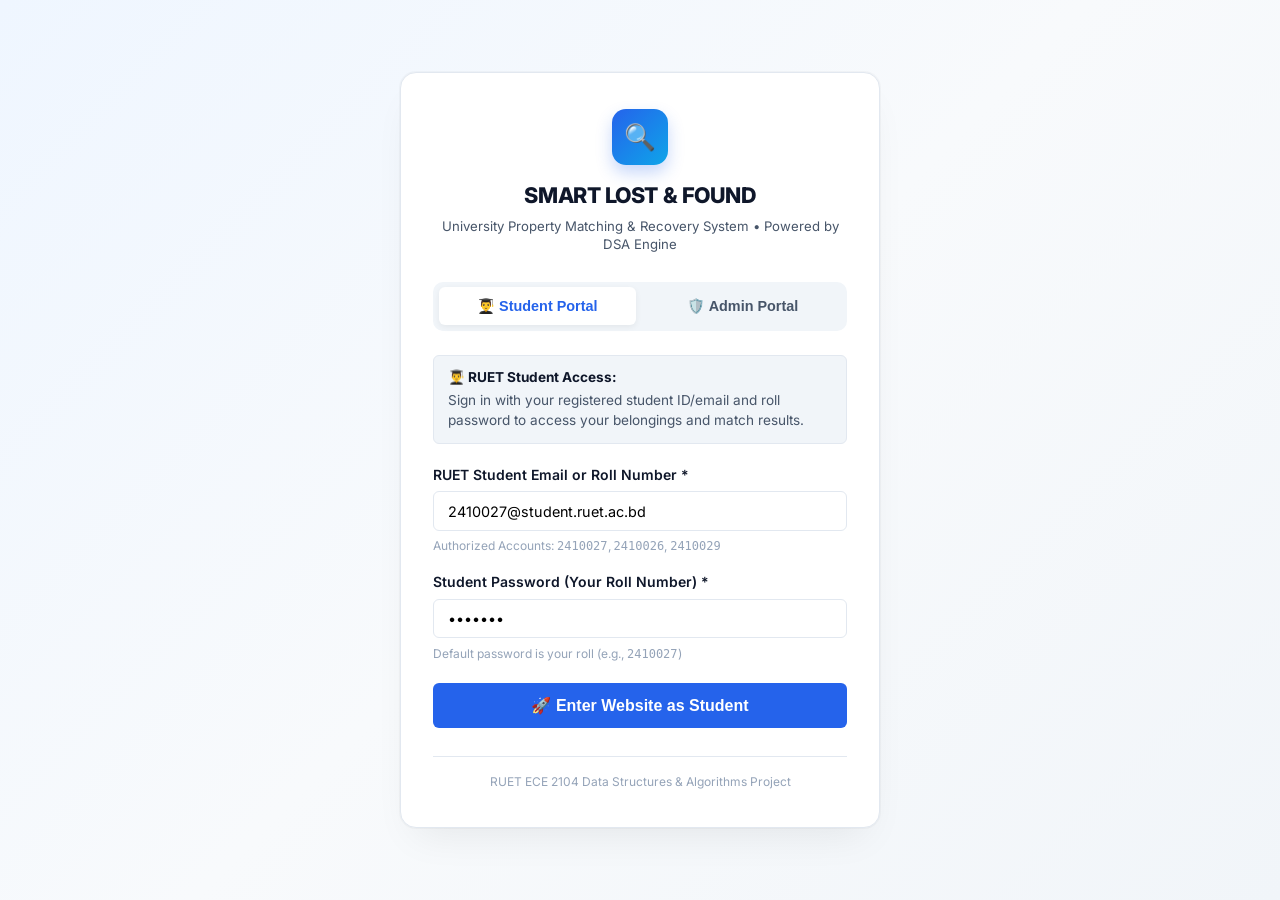
==== index.html @ 109370c0 "Add Admin Settings Control Center, RUET student authentication (2410027, 2410026, 2410029), and audi" ====
<!DOCTYPE html>
<html lang="en">

<head>
  <meta charset="UTF-8">
  <meta name="viewport" content="width=device-width, initial-scale=1.0">
  <title>Smart Lost & Found | Find It. Match It. Return It.</title>
  <link rel="stylesheet" href="css/style.css">
  <link rel="preconnect" href="https://fonts.googleapis.com">
  <link rel="preconnect" href="https://fonts.gstatic.com" crossorigin>
  <link
    href="https://fonts.googleapis.com/css2?family=Inter:wght@400;500;600;700;800&family=JetBrains+Mono:wght@400;600&display=swap"
    rel="stylesheet">
</head>

<body>

  <!-- ===================================================================
       STARTING GATEWAY LOGIN PAGE (Mandatory Entry Before Website)
       =================================================================== -->
  <div id="starting-login-screen" class="starting-login-wrapper" style="display:flex;">
    <div class="starting-login-card">
      <div class="starting-brand-header">
        <div class="starting-brand-icon">🔍</div>
        <h1 class="starting-brand-title">SMART LOST &amp; FOUND</h1>
        <p class="starting-brand-subtitle">University Property Matching &amp; Recovery System &bull; Powered by DSA Engine</p>
      </div>

      <!-- Portal Selector Tabs -->
      <div class="starting-tabs">
        <button type="button" class="starting-tab-btn active" id="start-tab-student" onclick="switchStartTab('STUDENT')">
          👨‍🎓 Student Portal
        </button>
        <button type="button" class="starting-tab-btn" id="start-tab-admin" onclick="switchStartTab('ADMIN')">
          🛡️ Admin Portal
        </button>
      </div>

      <!-- Student Portal Form -->
      <form id="start-student-form" onsubmit="handleStartStudentLogin(event)">
        <div class="start-form-desc">
          <strong>👨‍🎓 RUET Student Access:</strong> Sign in with your registered student ID/email and roll password to access your belongings and match results.
        </div>
        <div class="form-group" style="margin-bottom:1rem;">
          <label class="form-label">RUET Student Email or Roll Number *</label>
          <input type="text" class="form-input" id="start-student-email" required placeholder="e.g., 2410027@student.ruet.ac.bd" value="2410027@student.ruet.ac.bd">
          <span class="form-help">Authorized Accounts: <code>2410027</code>, <code>2410026</code>, <code>2410029</code></span>
        </div>
        <div class="form-group" style="margin-bottom:1.25rem;">
          <label class="form-label">Student Password (Your Roll Number) *</label>
          <input type="password" class="form-input" id="start-student-pass" required placeholder="Enter roll as password" value="2410027">
          <span class="form-help">Default password is your roll (e.g., <code>2410027</code>)</span>
        </div>
        <button type="submit" class="btn btn-primary" style="width:100%; padding:0.75rem; font-size:1rem; font-weight:700;">
          🚀 Enter Website as Student
        </button>
      </form>

      <!-- Admin Portal Form -->
      <form id="start-admin-form" style="display:none;" onsubmit="handleStartAdminLogin(event)">
        <div class="start-form-desc">
          <strong>🛡️ Administrator Access:</strong> Lost &amp; Found department staff portal for campus-wide items management and worldwide live deployment.
        </div>
        <div class="form-group" style="margin-bottom:1rem;">
          <label class="form-label">Admin Username</label>
          <input type="text" class="form-input" id="start-admin-user" required placeholder="admin" value="admin">
        </div>
        <div class="form-group" style="margin-bottom:1.25rem;">
          <label class="form-label">Admin Password</label>
          <input type="password" class="form-input" id="start-admin-pass" required placeholder="••••••••" value="admin123">
          <span class="form-help">Default demo credentials: <code>admin</code> / <code>admin123</code></span>
        </div>
        <button type="submit" class="btn btn-primary" style="width:100%; padding:0.75rem; font-size:1rem; font-weight:700; background: linear-gradient(135deg, #2563eb, #7c3aed); border:none;">
          🔐 Enter Website as Administrator
        </button>
      </form>

      <div class="start-card-footer">
        <span>RUET ECE 2104 Data Structures &amp; Algorithms Project</span>
      </div>
    </div>
  </div>

  <!-- Top Navigation Bar -->
  <header class="navbar" id="app-header" style="display:none;">
    <div class="nav-container">
      <a href="#dashboard" class="brand-logo" onclick="switchView('dashboard')">
        <div class="brand-icon">🔍</div>
        <div>
          <div class="brand-title">SMART LOST &amp; FOUND</div>
          <div class="brand-motto">Find It. Match It. Return It. &bull; University DSA Engine</div>
        </div>
      </a>

      <!-- Primary Navigation Links -->
      <nav>
        <ul class="nav-links">
          <li><button class="nav-btn active" id="nav-dashboard" onclick="switchView('dashboard')">📊 My Belongings</button></li>
          <li><button class="nav-btn" id="nav-report-lost" onclick="switchView('report-lost')">🔴 Report Lost</button></li>
          <li><button class="nav-btn" id="nav-report-found" onclick="switchView('report-found')">🟢 Report Found</button></li>
          <li><button class="nav-btn" id="nav-matches" onclick="switchView('matches')">🎯 Match Results</button></li>
          <!-- Admin-Only Navigation (Dynamically shown when admin logs in) -->
          <li id="nav-item-browse" style="display:none;"><button class="nav-btn" id="nav-browse"
              onclick="switchView('browse')">🔍 Browse All Items</button></li>
          <li id="nav-item-settings" style="display:none;"><button class="nav-btn" id="nav-settings"
              onclick="switchView('settings')">⚙️ Settings</button></li>
          <li id="nav-item-sync" style="display:none;"><button class="btn btn-primary btn-sm" id="btn-sync-worldwide"
              onclick="triggerWorldwideSync()" title="Commit changes &amp; deploy to GitHub worldwide"
              style="background: linear-gradient(135deg, #2563eb, #7c3aed); border: none; font-weight: 600; display: inline-flex; align-items: center; gap: 0.35rem; padding: 0.45rem 0.85rem; border-radius: var(--radius-sm, 6px); color: white; cursor: pointer; box-shadow: 0 2px 6px rgba(37,99,235,0.25);">
              <span>🚀 Update Worldwide</span></button></li>
        </ul>
      </nav>

      <!-- User Role Status & Switcher -->
      <div class="user-auth-box">
        <div class="user-badge student-active" id="current-user-badge">
          <span class="user-role-dot"></span>
          <span id="current-user-label">👨‍🎓 <strong>Student:</strong> ali.raza@uni.edu</span>
        </div>
        <button class="btn btn-outline btn-sm" id="auth-action-btn" onclick="handleSignOut()">🚪 Sign Out</button>
      </div>
    </div>
  </header>

  <!-- Main Content Container -->
  <main class="main-wrapper" id="app-main" style="display:none;">

    <!-- ===================================================================
         VIEW 1: DASHBOARD (HOME)
         =================================================================== -->
    <section id="view-dashboard" class="view-section active">

      <!-- Student Privacy Alert Banner (Visible only in student mode) -->
      <div class="privacy-banner" id="student-privacy-banner">
        <span class="privacy-icon">🔒</span>
        <div>
          <strong>Student Privacy Active:</strong> You are currently viewing items reported by your student account
          (<span id="banner-student-email" style="text-decoration:underline; font-weight:700;">ali.raza@uni.edu</span>).
          To protect privacy, general campus-wide browsing is restricted to authorized Lost &amp; Found staff.
        </div>
      </div>

      <!-- Quick Action Cards (Very easy to understand) -->
      <div class="quick-actions-row">
        <div class="action-card card-lost" onclick="switchView('report-lost')">
          <div class="action-icon">🔴</div>
          <div class="action-info">
            <h3 class="action-title">I Lost an Item</h3>
            <p class="action-desc">Submit details of what you misplaced so our algorithm can match it when found.</p>
          </div>
          <button class="btn btn-danger btn-sm">Report Lost Item &rarr;</button>
        </div>

        <div class="action-card card-found" onclick="switchView('report-found')">
          <div class="action-icon">🟢</div>
          <div class="action-info">
            <h3 class="action-title">I Found an Item</h3>
            <p class="action-desc">Help return a belonging to a fellow student by submitting what you found.</p>
          </div>
          <button class="btn btn-success btn-sm">Report Found Item &rarr;</button>
        </div>

        <div class="action-card card-match" onclick="switchView('matches')">
          <div class="action-icon">🎯</div>
          <div class="action-info">
            <h3 class="action-title">Check My Matches</h3>
            <p class="action-desc">Run the 100-point matching engine to see if anyone found your items.</p>
          </div>
          <button class="btn btn-primary btn-sm">View Matches &rarr;</button>
        </div>
      </div>

      <!-- Summary Stat Cards -->
      <div class="stats-grid">
        <div class="stat-card">
          <div class="stat-icon rose">📦</div>
          <div>
            <div class="stat-value" id="dash-total-lost">0</div>
            <div class="stat-label" id="label-stat-lost">My Lost Reports</div>
          </div>
        </div>
        <div class="stat-card">
          <div class="stat-icon green">✅</div>
          <div>
            <div class="stat-value" id="dash-total-found">0</div>
            <div class="stat-label" id="label-stat-found">My Found Reports</div>
          </div>
        </div>
        <div class="stat-card">
          <div class="stat-icon blue">🎉</div>
          <div>
            <div class="stat-value" id="dash-total-recovered">0</div>
            <div class="stat-label" id="label-stat-recovered">Reunited / Recovered</div>
          </div>
        </div>
        <div class="stat-card">
          <div class="stat-icon amber">⚡</div>
          <div>
            <div class="stat-value" id="dash-recovery-rate">0%</div>
            <div class="stat-label">Recovery Rate</div>
          </div>
        </div>
      </div>

      <!-- User's Items List Header -->
      <div class="section-header">
        <div>
          <h2 class="section-title" id="dashboard-items-heading">📋 My Reported Belongings</h2>
          <p class="section-subtitle" id="dashboard-items-subheading">Items you have reported to the university lost
            &amp; found system.</p>
        </div>
      </div>

      <!-- Items Grid -->
      <div class="items-grid" id="dashboard-recent-grid">
        <!-- Rendered dynamically by JavaScript -->
      </div>
    </section>

    <!-- ===================================================================
         VIEW 2: SEARCH & BROWSE (ADMIN ONLY)
         =================================================================== -->
    <section id="view-browse" class="view-section">
      <div class="section-header">
        <div>
          <h2 class="section-title">🔍 Campus Catalog Browser (Admin View)</h2>
          <p class="section-subtitle">Full visibility over all reported campus items. Sorted using manual Merge Sort.
          </p>
        </div>
      </div>

      <!-- Filter Controls Bar -->
      <div class="filter-bar">
        <div class="filter-row">
          <div class="search-input-box">
            <span class="search-icon">🔍</span>
            <input type="text" id="search-input" placeholder="Search by title, brand, color, location, or keyword..."
              oninput="handleSearchChange()">
          </div>
          <select class="select-control" id="filter-type" onchange="handleFilterChange()">
            <option value="ALL">All Types (Lost &amp; Found)</option>
            <option value="LOST">Lost Items Only</option>
            <option value="FOUND">Found Items Only</option>
          </select>
          <select class="select-control" id="filter-category" onchange="handleFilterChange()">
            <option value="ALL">All Categories</option>
            <option value="Electronics">Electronics</option>
            <option value="Documents & Cards">Documents &amp; Cards</option>
            <option value="Keys & Wallets">Keys &amp; Wallets</option>
            <option value="Bags & Backpacks">Bags &amp; Backpacks</option>
            <option value="Books & Stationery">Books &amp; Stationery</option>
          </select>
          <select class="select-control" id="filter-status" onchange="handleFilterChange()">
            <option value="ALL">All Statuses</option>
            <option value="ACTIVE">Active (Matching)</option>
            <option value="RECOVERED">Recovered (Archived)</option>
          </select>
          <select class="select-control" id="filter-sort" onchange="handleFilterChange()">
            <option value="DATE_NEWEST">Sort: Newest First (Merge Sort)</option>
            <option value="DATE_OLDEST">Sort: Oldest First (Merge Sort)</option>
            <option value="NAME_AZ">Sort: Name A-Z (Merge Sort)</option>
            <option value="NAME_ZA">Sort: Name Z-A (Merge Sort)</option>
          </select>
          <button class="btn btn-outline" onclick="resetFilters()">Reset Filters</button>
        </div>
      </div>

      <!-- Item Grid -->
      <div class="items-grid" id="browse-items-grid">
        <!-- Rendered via JS -->
      </div>
    </section>

    <!-- ===================================================================
         VIEW 3: REPORT LOST ITEM
         =================================================================== -->
    <section id="view-report-lost" class="view-section">
      <div class="form-card">
        <div class="form-header">
          <div class="form-header-badge badge-lost">🔴 STEP 1 OF RECOVERY</div>
          <h2 class="section-title">Report a Lost Item</h2>
          <p class="section-subtitle">Fill in the details below. Our C++ matching algorithm will compare it against all
            found items.</p>
        </div>

        <form id="form-lost" onsubmit="submitReport(event, 'LOST')">
          <div class="form-grid">
            <div class="form-group full-width">
              <label class="form-label">What is the item? *</label>
              <input type="text" class="form-input" id="lost-name" required
                placeholder="e.g., Casio FX-991ES Scientific Calculator, Black Dell Backpack">
              <span class="form-help">Enter brand and model if you know it for better matching accuracy.</span>
            </div>

            <div class="form-group">
              <label class="form-label">Category *</label>
              <select class="form-select" id="lost-category" required>
                <option value="">-- Choose Category --</option>
                <option value="Electronics">Electronics (Phones, Laptops, Calculators, USB)</option>
                <option value="Documents & Cards">Documents &amp; Cards (Student ID, Licenses)</option>
                <option value="Keys & Wallets">Keys &amp; Wallets</option>
                <option value="Bags & Backpacks">Bags &amp; Backpacks</option>
                <option value="Books & Stationery">Books &amp; Stationery</option>
                <option value="Other">Other</option>
              </select>
            </div>

            <div class="form-group">
              <label class="form-label">Primary Color *</label>
              <input type="text" class="form-input" id="lost-color" required placeholder="e.g., Black, Blue, Silver">
            </div>

            <div class="form-group">
              <label class="form-label">Brand / Manufacturer (Optional)</label>
              <input type="text" class="form-input" id="lost-brand" placeholder="e.g., Casio, Apple, Dell, Samsonite">
            </div>

            <div class="form-group">
              <label class="form-label">Campus Location Where Lost *</label>
              <select class="form-select" id="lost-location" required>
                <option value="">-- Select Location --</option>
                <option value="Main Library">Main Library</option>
                <option value="Cafeteria & Food Court">Cafeteria &amp; Food Court</option>
                <option value="Computer Science Labs">Computer Science Labs</option>
                <option value="Student Center">Student Center</option>
                <option value="Engineering Block A">Engineering Block A</option>
                <option value="Sports Complex / Gym">Sports Complex / Gym</option>
                <option value="Central Auditorium">Central Auditorium</option>
                <option value="Main Parking Area">Main Parking Area</option>
              </select>
            </div>

            <div class="form-group">
              <label class="form-label">Date Lost *</label>
              <input type="date" class="form-input" id="lost-date" required>
            </div>

            <div class="form-group">
              <label class="form-label">Your Contact (Email or Phone) *</label>
              <input type="text" class="form-input" id="lost-contact" required placeholder="e.g., ali.raza@uni.edu">
              <span class="form-help">Finder will use this to contact you when matched.</span>
            </div>

            <div class="form-group full-width">
              <label class="form-label">Keywords / Tags (Optional)</label>
              <input type="text" class="form-input" id="lost-keywords"
                placeholder="e.g., calculator casio fx991es scientific black math">
              <span class="form-help">Keywords boost the StringMatcher algorithm score (+10 pts).</span>
            </div>

            <div class="form-group full-width">
              <label class="form-label">Description / Identifying Marks</label>
              <textarea class="form-textarea" id="lost-description" rows="3"
                placeholder="Mention any scratches, stickers, case details, or unique features that prove it is yours..."></textarea>
            </div>
          </div>

          <button type="submit" class="btn btn-danger btn-large" style="width:100%;">🔴 SUBMIT LOST ITEM REPORT</button>
        </form>
      </div>
    </section>

    <!-- ===================================================================
         VIEW 4: REPORT FOUND ITEM
         =================================================================== -->
    <section id="view-report-found" class="view-section">
      <div class="form-card">
        <div class="form-header">
          <div class="form-header-badge badge-found">🟢 RETURN A BELONGING</div>
          <h2 class="section-title">Report a Found Item</h2>
          <p class="section-subtitle">Did you find an item on campus? Submit it here so the rightful owner can be
            contacted.</p>
        </div>

        <form id="form-found" onsubmit="submitReport(event, 'FOUND')">
          <div class="form-grid">
            <div class="form-group full-width">
              <label class="form-label">What item did you find? *</label>
              <input type="text" class="form-input" id="found-name" required
                placeholder="e.g., Casio Scientific Calculator, Blue Engineering File">
            </div>

            <div class="form-group">
              <label class="form-label">Category *</label>
              <select class="form-select" id="found-category" required>
                <option value="">-- Choose Category --</option>
                <option value="Electronics">Electronics (Phones, Laptops, Calculators, USB)</option>
                <option value="Documents & Cards">Documents &amp; Cards (Student ID, Licenses)</option>
                <option value="Keys & Wallets">Keys &amp; Wallets</option>
                <option value="Bags & Backpacks">Bags &amp; Backpacks</option>
                <option value="Books & Stationery">Books &amp; Stationery</option>
                <option value="Other">Other</option>
              </select>
            </div>

            <div class="form-group">
              <label class="form-label">Color *</label>
              <input type="text" class="form-input" id="found-color" required placeholder="e.g., Black, Blue, Silver">
            </div>

            <div class="form-group">
              <label class="form-label">Brand / Manufacturer (Optional)</label>
              <input type="text" class="form-input" id="found-brand" placeholder="e.g., Casio, Apple, Dell">
            </div>

            <div class="form-group">
              <label class="form-label">Campus Location Where Found *</label>
              <select class="form-select" id="found-location" required>
                <option value="">-- Select Location --</option>
                <option value="Main Library">Main Library</option>
                <option value="Cafeteria & Food Court">Cafeteria &amp; Food Court</option>
                <option value="Computer Science Labs">Computer Science Labs</option>
                <option value="Student Center">Student Center</option>
                <option value="Engineering Block A">Engineering Block A</option>
                <option value="Sports Complex / Gym">Sports Complex / Gym</option>
                <option value="Central Auditorium">Central Auditorium</option>
                <option value="Main Parking Area">Main Parking Area</option>
              </select>
            </div>

            <div class="form-group">
              <label class="form-label">Date Found *</label>
              <input type="date" class="form-input" id="found-date" required>
            </div>

            <div class="form-group">
              <label class="form-label">Your Contact (Finder Email or Phone) *</label>
              <input type="text" class="form-input" id="found-contact" required placeholder="e.g., finder@uni.edu">
              <span class="form-help">Owner will reach out to this contact to collect the item.</span>
            </div>

            <div class="form-group full-width">
              <label class="form-label">Keywords (Optional)</label>
              <input type="text" class="form-input" id="found-keywords"
                placeholder="e.g., calculator casio fx991es scientific desk library">
            </div>

            <div class="form-group full-width">
              <label class="form-label">Where did you find it / Where is it stored now?</label>
              <textarea class="form-textarea" id="found-description" rows="3"
                placeholder="e.g., Found on study table in 2nd floor library reading room. Currently with reception..."></textarea>
            </div>
          </div>

          <button type="submit" class="btn btn-success btn-large" style="width:100%;">🟢 SUBMIT FOUND ITEM
            REPORT</button>
        </form>
      </div>
    </section>

    <!-- ===================================================================
         VIEW 5: FIND MATCHES (DSA CORE ENGINE)
         =================================================================== -->
    <section id="view-matches" class="view-section">
      <div class="section-header">
        <div>
          <h2 class="section-title">🎯 Algorithmic Match Results</h2>
          <p class="section-subtitle">Evaluated using the 100-Point Rule Formula and ranked by the custom C++ Max Heap.
          </p>
        </div>
      </div>

      <!-- Match Selector Card -->
      <div class="filter-bar">
        <div style="font-size:0.9rem; font-weight:700; margin-bottom:0.4rem; color:var(--text-primary);">
          Select your lost item to find matches:
        </div>
        <div style="display:flex; gap:0.75rem; align-items:center; flex-wrap:wrap;">
          <select class="select-control" id="match-item-select" style="flex:1; min-width:280px;"
            onchange="runMatchAlgorithm()">
            <option value="">-- Choose a Lost Item --</option>
          </select>
          <button class="btn btn-primary" onclick="runMatchAlgorithm()">🚀 Run Match Algorithm</button>
        </div>
      </div>

      <!-- Selected Lost Item Card Preview -->
      <div id="match-target-summary" style="display:none; margin-bottom:1.5rem;">
        <!-- Filled via JS -->
      </div>

      <!-- Matches Results List -->
      <div id="matches-results-container">
        <div
          style="text-align:center; padding:3.5rem 1.5rem; color:var(--text-muted); background:white; border-radius:var(--radius-md); border:1px dashed var(--border);">
          <div style="font-size:2.5rem; margin-bottom:0.5rem;">🎯</div>
          <div style="font-weight:700; color:var(--text-primary); font-size:1.1rem; margin-bottom:0.25rem;">Select an
            Item to Check Matches</div>
          <p style="font-size:0.875rem; color:var(--text-secondary); max-width:440px; margin:0 auto;">
            Choose one of your lost items above to evaluate it against all found items turned into the campus office.
          </p>
        </div>
      </div>
    </section>

    <!-- ===================================================================
         VIEW 6: STATISTICS & DSA ENGINE DIAGNOSTICS (ADMIN ONLY)
         =================================================================== -->
    <section id="view-stats" class="view-section">
      <div class="section-header">
        <div>
          <h2 class="section-title">📈 System Statistics &amp; C++ DSA Diagnostics</h2>
          <p class="section-subtitle">Live inspection of the C++ data structures and algorithms powering this system.
          </p>
        </div>
        <button class="btn btn-outline btn-sm" onclick="loadStatistics()">↻ Refresh Diagnostics</button>
      </div>

      <!-- High-level stats -->
      <div class="stats-grid">
        <div class="stat-card">
          <div class="stat-icon rose">📦</div>
          <div>
            <div class="stat-value" id="stats-total-lost">0</div>
            <div class="stat-label">Total Lost Reports</div>
          </div>
        </div>
        <div class="stat-card">
          <div class="stat-icon green">✅</div>
          <div>
            <div class="stat-value" id="stats-total-found">0</div>
            <div class="stat-label">Total Found Reports</div>
          </div>
        </div>
        <div class="stat-card">
          <div class="stat-icon blue">🎉</div>
          <div>
            <div class="stat-value" id="stats-total-recovered">0</div>
            <div class="stat-label">Recovered Items</div>
          </div>
        </div>
        <div class="stat-card">
          <div class="stat-icon amber">🏷️</div>
          <div>
            <div class="stat-value" id="stats-top-category" style="font-size:1.1rem; line-height:1.4;">-</div>
            <div class="stat-label">Most Lost Category</div>
          </div>
        </div>
      </div>

      <!-- DSA Engine Technical Metrics Panel -->
      <div class="dsa-panel">
        <div class="dsa-header">
          <span>🧠 C++ DSA ENGINE LIVE METRICS &amp; DIAGNOSTICS</span>
          <span style="color:#10b981; font-weight:700;">● STATUS: OPERATIONAL</span>
        </div>
        <div class="dsa-stat-row">
          <span>Hash Table Bucket Capacity (m):</span>
          <span id="dsa-ht-cap" style="color:#38bdf8;">101 prime buckets</span>
        </div>
        <div class="dsa-stat-row">
          <span>Hash Table Stored Items (n):</span>
          <span id="dsa-ht-size" style="color:#38bdf8;">-</span>
        </div>
        <div class="dsa-stat-row">
          <span>Hash Table Collisions Count:</span>
          <span id="dsa-ht-col" style="color:#fbbf24;">0 (Separate Chaining chains: 0)</span>
        </div>
        <div class="dsa-stat-row">
          <span>Hash Table Current Load Factor (&alpha; = n / m):</span>
          <span id="dsa-ht-lf" style="color:#38bdf8;">-</span>
        </div>
        <div class="dsa-stat-row">
          <span>Binary Search Tree (BST) Node Count:</span>
          <span id="dsa-bst-nodes" style="color:#a78bfa;">-</span>
        </div>
        <div class="dsa-stat-row">
          <span>Binary Search Tree Height:</span>
          <span id="dsa-bst-height" style="color:#a78bfa;">-</span>
        </div>
        <div class="dsa-stat-row">
          <span>Manual Merge Sort Complexity:</span>
          <span style="color:#34d399;">O(n log n) Time | O(n) Auxiliary Space</span>
        </div>
        <div class="dsa-stat-row">
          <span>Custom Max Heap Priority Queue:</span>
          <span style="color:#f472b6;">O(log k) Insertion | O(log k) Extract-Max</span>
        </div>
      </div>

      <!-- BST In-Order Traversal Live Output -->
      <div
        style="background:white; border:1px solid var(--border); border-radius:var(--radius-md); padding:1.5rem; margin-top:1.5rem;">
        <h3 style="font-size:1.05rem; font-weight:700; margin-bottom:0.5rem;">🌲 BST In-Order Traversal (Alphabetical
          Sort Showcase)</h3>
        <p style="font-size:0.85rem; color:var(--text-secondary); margin-bottom:1rem;">
          Demonstrating in-order traversal (Left &rarr; Root &rarr; Right) over custom C++ BST nodes, guaranteeing
          lexicographical ordering.
        </p>
        <div id="bst-inorder-list"
          style="font-family:var(--font-mono); font-size:0.8125rem; background:var(--bg-subtle); padding:1rem; border-radius:var(--radius-sm); max-height:220px; overflow-y:auto;">
          Loading BST traversal from C++ engine...
        </div>
      </div>
    </section>

    <!-- ===================================================================
         VIEW 7: ADMIN SETTINGS & CONTROL CENTER
         =================================================================== -->
    <section id="view-settings" class="view-section">
      <div class="section-header" style="margin-bottom:1.5rem;">
        <div>
          <h2 class="section-title">⚙️ Admin Settings &amp; Control Center</h2>
          <p class="section-subtitle">Manage registered students, view search history, update admin credentials, and edit items.</p>
        </div>
      </div>

      <!-- Settings Navigation Tabs -->
      <div class="settings-nav-tabs">
        <button type="button" class="settings-tab-btn active" id="stab-btn-students" onclick="switchSettingsTab('students')">
          👥 Registered Students
        </button>
        <button type="button" class="settings-tab-btn" id="stab-btn-history" onclick="switchSettingsTab('history')">
          🔎 Search &amp; Query History
        </button>
        <button type="button" class="settings-tab-btn" id="stab-btn-security" onclick="switchSettingsTab('security')">
          🔐 Admin Security
        </button>
        <button type="button" class="settings-tab-btn" id="stab-btn-items" onclick="switchSettingsTab('items')">
          🛠️ Items Full Control
        </button>
      </div>

      <!-- Tab Pane 1: Registered Students -->
      <div id="spane-students" class="settings-pane active">
        <div style="display:flex; justify-content:space-between; align-items:center; margin-bottom:1rem; flex-wrap:wrap; gap:0.75rem;">
          <div>
            <h3 style="font-size:1.1rem; font-weight:700; margin:0;">👥 Registered Student Accounts</h3>
            <p style="font-size:0.825rem; color:var(--text-secondary); margin:0.25rem 0 0 0;">
              Only students registered below can log into the university student portal.
            </p>
          </div>
          <button type="button" class="btn btn-primary btn-sm" onclick="openStudentModal()">
            ➕ Register New Student
          </button>
        </div>

        <div class="table-responsive" style="background:white; border:1px solid var(--border); border-radius:var(--radius-md); overflow:hidden;">
          <table class="data-table" id="students-table" style="width:100%; border-collapse:collapse; text-align:left; font-size:0.875rem;">
            <thead>
              <tr style="background:var(--bg-subtle); border-bottom:1px solid var(--border);">
                <th style="padding:0.75rem 1rem;">Roll No.</th>
                <th style="padding:0.75rem 1rem;">Student Email</th>
                <th style="padding:0.75rem 1rem;">Department</th>
                <th style="padding:0.75rem 1rem;">Status</th>
                <th style="padding:0.75rem 1rem;">Password</th>
                <th style="padding:0.75rem 1rem; text-align:right;">Actions</th>
              </tr>
            </thead>
            <tbody id="students-table-body">
              <!-- Dynamically populated via JS -->
            </tbody>
          </table>
        </div>
      </div>

      <!-- Tab Pane 2: Search & Query History -->
      <div id="spane-history" class="settings-pane" style="display:none;">
        <div style="display:flex; justify-content:space-between; align-items:center; margin-bottom:1rem; flex-wrap:wrap; gap:0.75rem;">
          <div>
            <h3 style="font-size:1.1rem; font-weight:700; margin:0;">🔎 Search &amp; Query Audit Trail</h3>
            <p style="font-size:0.825rem; color:var(--text-secondary); margin:0.25rem 0 0 0;">
              Complete historical record of all search terms, keywords, and matching queries executed on the portal.
            </p>
          </div>
          <button type="button" class="btn btn-outline btn-sm" onclick="clearSearchHistory()">
            🗑️ Clear History
          </button>
        </div>

        <div class="table-responsive" style="background:white; border:1px solid var(--border); border-radius:var(--radius-md); overflow:hidden;">
          <table class="data-table" id="history-table" style="width:100%; border-collapse:collapse; text-align:left; font-size:0.875rem;">
            <thead>
              <tr style="background:var(--bg-subtle); border-bottom:1px solid var(--border);">
                <th style="padding:0.75rem 1rem;">Date &amp; Time</th>
                <th style="padding:0.75rem 1rem;">Search Keywords</th>
                <th style="padding:0.75rem 1rem;">Category</th>
                <th style="padding:0.75rem 1rem;">Type</th>
                <th style="padding:0.75rem 1rem;">Results Found</th>
                <th style="padding:0.75rem 1rem;">Searched By</th>
              </tr>
            </thead>
            <tbody id="history-table-body">
              <!-- Dynamically populated via JS -->
            </tbody>
          </table>
        </div>
      </div>

      <!-- Tab Pane 3: Admin Security & Password Change -->
      <div id="spane-security" class="settings-pane" style="display:none;">
        <div style="max-width:540px; background:white; border:1px solid var(--border); border-radius:var(--radius-md); padding:1.75rem;">
          <h3 style="font-size:1.1rem; font-weight:700; margin:0 0 0.5rem 0;">🔐 Update Administrator Password</h3>
          <p style="font-size:0.825rem; color:var(--text-secondary); margin-bottom:1.5rem;">
            Set a new custom password for administrator access. Once changed, use your new password for all subsequent logins.
          </p>

          <form id="admin-password-form" onsubmit="handleAdminPasswordChange(event)">
            <div class="form-group" style="margin-bottom:1rem;">
              <label class="form-label">Current Admin Password *</label>
              <input type="password" class="form-input" id="curr-admin-pass" required placeholder="Enter current password">
            </div>
            <div class="form-group" style="margin-bottom:1rem;">
              <label class="form-label">New Admin Password *</label>
              <input type="password" class="form-input" id="new-admin-pass" required minlength="4" placeholder="Enter new password">
            </div>
            <div class="form-group" style="margin-bottom:1.5rem;">
              <label class="form-label">Confirm New Password *</label>
              <input type="password" class="form-input" id="confirm-admin-pass" required minlength="4" placeholder="Repeat new password">
            </div>
            <button type="submit" class="btn btn-primary" style="font-weight:700;">
              💾 Save New Admin Password
            </button>
          </form>
        </div>
      </div>

      <!-- Tab Pane 4: Items Full Control -->
      <div id="spane-items" class="settings-pane" style="display:none;">
        <div style="display:flex; justify-content:space-between; align-items:center; margin-bottom:1rem; flex-wrap:wrap; gap:0.75rem;">
          <div>
            <h3 style="font-size:1.1rem; font-weight:700; margin:0;">🛠️ Items Full Control &amp; Quick Editor</h3>
            <p style="font-size:0.825rem; color:var(--text-secondary); margin:0.25rem 0 0 0;">
              Administrators can edit title, category, location, date, contact or delete any recorded lost/found item.
            </p>
          </div>
          <button type="button" class="btn btn-primary btn-sm" onclick="switchView('report-found')">
            ➕ Add Found Item
          </button>
        </div>

        <div class="table-responsive" style="background:white; border:1px solid var(--border); border-radius:var(--radius-md); overflow:hidden;">
          <table class="data-table" id="items-mgmt-table" style="width:100%; border-collapse:collapse; text-align:left; font-size:0.875rem;">
            <thead>
              <tr style="background:var(--bg-subtle); border-bottom:1px solid var(--border);">
                <th style="padding:0.75rem 1rem;">ID</th>
                <th style="padding:0.75rem 1rem;">Type</th>
                <th style="padding:0.75rem 1rem;">Item Name</th>
                <th style="padding:0.75rem 1rem;">Category</th>
                <th style="padding:0.75rem 1rem;">Location</th>
                <th style="padding:0.75rem 1rem;">Date</th>
                <th style="padding:0.75rem 1rem;">Status</th>
                <th style="padding:0.75rem 1rem; text-align:right;">Actions</th>
              </tr>
            </thead>
            <tbody id="items-mgmt-table-body">
              <!-- Dynamically populated via JS -->
            </tbody>
          </table>
        </div>
      </div>
    </section>

  </main>

  <!-- Modal for Item Details & Mark as Recovered -->
  <div class="modal-overlay" id="item-modal" style="display:none;" onclick="handleModalOverlayClick(event)">
    <div class="modal-content" id="modal-content-area">
      <!-- Filled via JS -->
    </div>
  </div>

  <!-- Modal for Student / Admin Login -->
  <div class="modal-overlay" id="login-modal" style="display:none;" onclick="handleLoginModalOverlayClick(event)">
    <div class="modal-content" style="max-width:440px;">
      <div style="display:flex; justify-content:space-between; align-items:center; margin-bottom:1rem;">
        <h3 style="font-size:1.2rem; font-weight:800;" id="login-modal-title">Sign In / Switch Role</h3>
        <button onclick="closeLoginModal()"
          style="background:none; border:none; font-size:1.5rem; cursor:pointer; color:var(--text-muted);">&times;</button>
      </div>

      <div class="auth-modal-tabs">
        <button class="auth-tab-btn active" id="tab-student-btn" onclick="switchAuthTab('STUDENT')">👨‍🎓 Student
          Sign-In</button>
        <button class="auth-tab-btn" id="tab-admin-btn" onclick="switchAuthTab('ADMIN')">🛡️ Admin Sign-In</button>
      </div>

      <!-- Student Form -->
      <form id="student-login-form" onsubmit="handleStudentLogin(event)">
        <p style="font-size:0.85rem; color:var(--text-secondary); margin-bottom:1rem;">
          Enter your university student email or roll number and password to view your reported items and matching results.
        </p>
        <div class="form-group" style="margin-bottom:1rem;">
          <label class="form-label">RUET Student Email or Roll Number *</label>
          <input type="text" class="form-input" id="login-student-email" required placeholder="e.g., 2410027@student.ruet.ac.bd"
            value="2410027@student.ruet.ac.bd">
          <span class="form-help">Authorized Accounts: <code>2410027</code>, <code>2410026</code>, <code>2410029</code></span>
        </div>
        <div class="form-group" style="margin-bottom:1.25rem;">
          <label class="form-label">Student Password (Your Roll Number) *</label>
          <input type="password" class="form-input" id="login-student-pass" required placeholder="Enter roll as password"
            value="2410027">
        </div>
        <button type="submit" class="btn btn-primary" style="width:100%;">Sign In as Student</button>
      </form>

      <!-- Admin Form -->
      <form id="admin-login-form" style="display:none;" onsubmit="handleAdminLogin(event)">
        <p style="font-size:0.85rem; color:var(--text-secondary); margin-bottom:1rem;">
          Administrative portal for Lost &amp; Found department staff. Unlocks the entire campus database and DSA
          diagnostics.
        </p>
        <div class="form-group" style="margin-bottom:1rem;">
          <label class="form-label">Admin Username</label>
          <input type="text" class="form-input" id="login-admin-user" required placeholder="admin" value="admin">
        </div>
        <div class="form-group" style="margin-bottom:1.25rem;">
          <label class="form-label">Admin Password</label>
          <input type="password" class="form-input" id="login-admin-pass" required placeholder="••••••••"
            value="admin123">
          <span class="form-help">Default demo credentials: admin / admin123</span>
        </div>
        <button type="submit" class="btn btn-danger" style="width:100%;">Sign In as Administrator</button>
      </form>
    </div>
  </div>

  <!-- Modal for Adding / Editing Student Account -->
  <div class="modal-overlay" id="student-modal" style="display:none;" onclick="handleStudentModalOverlay(event)">
    <div class="modal-content" style="max-width:460px;">
      <div style="display:flex; justify-content:space-between; align-items:center; margin-bottom:1rem;">
        <h3 style="font-size:1.15rem; font-weight:800;" id="student-modal-title">Register Student Account</h3>
        <button onclick="closeStudentModal()" style="background:none; border:none; font-size:1.5rem; cursor:pointer; color:var(--text-muted);">&times;</button>
      </div>

      <form id="student-mgmt-form" onsubmit="handleSaveStudentAccount(event)">
        <input type="hidden" id="edit-student-original-roll" value="">
        <div class="form-group" style="margin-bottom:1rem;">
          <label class="form-label">Roll Number *</label>
          <input type="text" class="form-input" id="smgmt-roll" required placeholder="e.g. 2410027" oninput="autoFillStudentEmail(this.value)">
        </div>
        <div class="form-group" style="margin-bottom:1rem;">
          <label class="form-label">University Email *</label>
          <input type="email" class="form-input" id="smgmt-email" required placeholder="e.g. 2410027@student.ruet.ac.bd">
        </div>
        <div class="form-group" style="margin-bottom:1rem;">
          <label class="form-label">Password *</label>
          <input type="text" class="form-input" id="smgmt-pass" required placeholder="Password (default is roll)">
        </div>
        <div class="form-group" style="margin-bottom:1.5rem;">
          <label class="form-label">Department / Info</label>
          <input type="text" class="form-input" id="smgmt-dept" placeholder="ECE (RUET)" value="ECE (RUET)">
        </div>
        <div style="display:flex; justify-content:flex-end; gap:0.75rem;">
          <button type="button" class="btn btn-outline" onclick="closeStudentModal()">Cancel</button>
          <button type="submit" class="btn btn-primary">Save Student</button>
        </div>
      </form>
    </div>
  </div>

  <!-- Modal for Editing Item Details (Admin Operation) -->
  <div class="modal-overlay" id="edit-item-modal" style="display:none;" onclick="handleEditItemModalOverlay(event)">
    <div class="modal-content" style="max-width:540px;">
      <div style="display:flex; justify-content:space-between; align-items:center; margin-bottom:1rem;">
        <h3 style="font-size:1.2rem; font-weight:800;">✏️ Edit Item Details</h3>
        <button onclick="closeEditItemModal()" style="background:none; border:none; font-size:1.5rem; cursor:pointer; color:var(--text-muted);">&times;</button>
      </div>

      <form id="edit-item-form" onsubmit="handleSaveEditedItem(event)">
        <input type="hidden" id="edit-item-id" value="">
        <div class="form-row" style="display:grid; grid-template-columns:2fr 1fr; gap:0.75rem; margin-bottom:0.75rem;">
          <div class="form-group">
            <label class="form-label">Item Title / Name *</label>
            <input type="text" class="form-input" id="edit-item-name" required>
          </div>
          <div class="form-group">
            <label class="form-label">Type *</label>
            <select class="form-input" id="edit-item-type" required>
              <option value="LOST">🔴 LOST</option>
              <option value="FOUND">🟢 FOUND</option>
            </select>
          </div>
        </div>

        <div class="form-row" style="display:grid; grid-template-columns:1fr 1fr; gap:0.75rem; margin-bottom:0.75rem;">
          <div class="form-group">
            <label class="form-label">Category *</label>
            <select class="form-input" id="edit-item-category" required>
              <option value="Electronics">Electronics</option>
              <option value="Keys & Wallets">Keys & Wallets</option>
              <option value="Documents & Cards">Documents & Cards</option>
              <option value="Bags & Backpacks">Bags & Backpacks</option>
              <option value="Books & Stationery">Books & Stationery</option>
              <option value="Clothing & Accessories">Clothing & Accessories</option>
              <option value="Other">Other</option>
            </select>
          </div>
          <div class="form-group">
            <label class="form-label">Status *</label>
            <select class="form-input" id="edit-item-status" required>
              <option value="ACTIVE">ACTIVE</option>
              <option value="RECOVERED">RECOVERED</option>
            </select>
          </div>
        </div>

        <div class="form-row" style="display:grid; grid-template-columns:1fr 1fr; gap:0.75rem; margin-bottom:0.75rem;">
          <div class="form-group">
            <label class="form-label">Location</label>
            <input type="text" class="form-input" id="edit-item-location" required>
          </div>
          <div class="form-group">
            <label class="form-label">Date</label>
            <input type="date" class="form-input" id="edit-item-date" required>
          </div>
        </div>

        <div class="form-group" style="margin-bottom:0.75rem;">
          <label class="form-label">Contact Email / Phone *</label>
          <input type="text" class="form-input" id="edit-item-contact" required>
        </div>

        <div class="form-group" style="margin-bottom:1.25rem;">
          <label class="form-label">Description</label>
          <textarea class="form-input" id="edit-item-desc" rows="3"></textarea>
        </div>

        <div style="display:flex; justify-content:flex-end; gap:0.75rem;">
          <button type="button" class="btn btn-outline" onclick="closeEditItemModal()">Cancel</button>
          <button type="submit" class="btn btn-primary">💾 Save Changes</button>
        </div>
      </form>
    </div>
  </div>

  <!-- Worldwide Sync Modal (Admin Only) -->
  <div id="sync-modal" class="modal-overlay" onclick="handleSyncModalOverlay(event)" style="display:none;">
    <div class="modal-card" style="max-width:500px;">
      <div style="display:flex; justify-content:space-between; align-items:center; margin-bottom:1.25rem;">
        <h3 style="margin:0; font-size:1.2rem; font-weight:800; display:flex; align-items:center; gap:0.5rem;">
          <span>🚀</span> Worldwide GitHub Update
        </h3>
        <button onclick="closeSyncModal()" style="background:none; border:none; font-size:1.5rem; cursor:pointer; color:var(--text-muted);">&times;</button>
      </div>

      <div id="sync-modal-body">
        <p style="font-size:0.9rem; color:var(--text-secondary); margin-bottom:1rem;">
          Clicking below will automatically commit your latest items, reports, and status updates directly to GitHub, deploying them to the live website worldwide.
        </p>

        <div id="sync-status-box" style="padding:1rem; border-radius:var(--radius-sm); background:var(--bg-subtle, #f8fafc); border:1px solid var(--border, #e2e8f0); margin-bottom:1.25rem; font-size:0.875rem;">
          <div id="sync-status-msg" style="font-weight:600; color:var(--text-primary);">Ready to sync with GitHub repository.</div>
          <div id="sync-status-sub" style="font-size:0.8rem; color:var(--text-muted); margin-top:0.35rem;">
            When triggered, git add, commit, and push will run synchronously.
          </div>
        </div>

        <div style="display:flex; gap:0.75rem; justify-content:flex-end;">
          <button type="button" class="btn btn-outline" onclick="closeSyncModal()">Cancel</button>
          <button type="button" class="btn btn-primary" id="sync-confirm-btn" onclick="executeWorldwideSync()" style="background: linear-gradient(135deg, #2563eb, #7c3aed); border:none; font-weight:700;">
            🚀 Commit &amp; Deploy Worldwide
          </button>
        </div>

        <div style="margin-top:1.25rem; padding-top:1rem; border-top:1px solid var(--border); font-size:0.75rem; color:var(--text-muted);">
          <strong>💡 Desktop 1-Click Shortcut:</strong> You can also double-click <code>update_worldwide.bat</code> in the project folder anytime to push to GitHub instantly!
        </div>
      </div>
    </div>
  </div>

  <!-- Toast Notification Container -->
  <div class="toast-container" id="toast-container"></div>

  <script src="js/app.js"></script>
</body>

</html>
---- css/style.css ----
/* ==========================================================================
   SMART LOST & FOUND - MODERN UNIVERSITY DESIGN SYSTEM
   "Find It. Match It. Return It."
   ========================================================================== */

:root {
  --font-sans: 'Inter', -apple-system, BlinkMacSystemFont, 'Segoe UI', Roboto, sans-serif;
  --font-mono: 'JetBrains Mono', 'Fira Code', Consolas, monospace;

  /* Color Palette */
  --bg-main: #f8fafc;
  --bg-card: #ffffff;
  --bg-subtle: #f1f5f9;

  --primary: #2563eb;
  --primary-hover: #1d4ed8;
  --primary-light: #eff6ff;

  --accent: #0ea5e9;
  --accent-light: #e0f2fe;

  --success: #10b981;
  --success-light: #ecfdf5;
  --success-text: #065f46;

  --warning: #f59e0b;
  --warning-light: #fffbeb;
  --warning-text: #92400e;

  --danger: #ef4444;
  --danger-light: #fef2f2;
  --danger-text: #991b1b;

  --text-primary: #0f172a;
  --text-secondary: #475569;
  --text-muted: #94a3b8;

  --border: #e2e8f0;
  --border-focus: #93c5fd;

  --shadow-sm: 0 1px 2px 0 rgba(0, 0, 0, 0.05);
  --shadow-md: 0 4px 6px -1px rgba(0, 0, 0, 0.08), 0 2px 4px -2px rgba(0, 0, 0, 0.05);
  --shadow-lg: 0 10px 15px -3px rgba(0, 0, 0, 0.1), 0 4px 6px -4px rgba(0, 0, 0, 0.05);

  --radius-sm: 6px;
  --radius-md: 10px;
  --radius-lg: 16px;
  --radius-full: 9999px;
}

* {
  box-sizing: border-box;
  margin: 0;
  padding: 0;
}

body {
  font-family: var(--font-sans);
  background-color: var(--bg-main);
  color: var(--text-primary);
  line-height: 1.5;
  -webkit-font-smoothing: antialiased;
}

/* ── Top Navbar ───────────────────────────────────────────────────────── */
.navbar {
  background: var(--bg-card);
  border-bottom: 1px solid var(--border);
  position: sticky;
  top: 0;
  z-index: 100;
  box-shadow: var(--shadow-sm);
}

.nav-container {
  max-width: 1200px;
  margin: 0 auto;
  padding: 0.85rem 1.5rem;
  display: flex;
  align-items: center;
  justify-content: space-between;
}

.brand-logo {
  display: flex;
  align-items: center;
  gap: 0.75rem;
  text-decoration: none;
  color: var(--text-primary);
}

.brand-icon {
  width: 40px;
  height: 40px;
  background: linear-gradient(135deg, var(--primary), var(--accent));
  color: white;
  border-radius: var(--radius-md);
  display: flex;
  align-items: center;
  justify-content: center;
  font-size: 1.25rem;
  font-weight: 800;
}

.brand-title {
  font-size: 1.15rem;
  font-weight: 700;
  letter-spacing: -0.02em;
  color: var(--text-primary);
}

.brand-motto {
  font-size: 0.75rem;
  color: var(--text-secondary);
  font-weight: 500;
}

.nav-links {
  display: flex;
  gap: 0.5rem;
  list-style: none;
}

.nav-btn {
  background: transparent;
  border: none;
  padding: 0.5rem 0.85rem;
  border-radius: var(--radius-sm);
  font-size: 0.875rem;
  font-weight: 600;
  color: var(--text-secondary);
  cursor: pointer;
  transition: all 0.15s ease;
  display: flex;
  align-items: center;
  gap: 0.4rem;
}

.nav-btn:hover {
  background-color: var(--bg-subtle);
  color: var(--primary);
}

.nav-btn.active {
  background-color: var(--primary-light);
  color: var(--primary);
}

/* ── Main Container ───────────────────────────────────────────────────── */
.main-wrapper {
  max-width: 1200px;
  margin: 2rem auto;
  padding: 0 1.5rem;
  min-height: calc(100vh - 160px);
}

.view-section {
  display: none;
  animation: fadeIn 0.2s ease-in-out;
}

.view-section.active {
  display: block;
}

@keyframes fadeIn {
  from {
    opacity: 0;
    transform: translateY(4px);
  }

  to {
    opacity: 1;
    transform: translateY(0);
  }
}

/* ── Hero Banner & Stats ──────────────────────────────────────────────── */
.hero-card {
  background: linear-gradient(135deg, #1e3a8a, #2563eb);
  color: white;
  border-radius: var(--radius-lg);
  padding: 2.5rem;
  margin-bottom: 2rem;
  box-shadow: var(--shadow-md);
  position: relative;
  overflow: hidden;
}

.hero-card h1 {
  font-size: 2rem;
  font-weight: 800;
  margin-bottom: 0.5rem;
}

.hero-card p {
  color: #bfdbfe;
  font-size: 1rem;
  max-width: 650px;
  margin-bottom: 1.75rem;
}

.hero-actions {
  display: flex;
  gap: 1rem;
  flex-wrap: wrap;
}

.stats-grid {
  display: grid;
  grid-template-columns: repeat(auto-fit, minmax(200px, 1fr));
  gap: 1.25rem;
  margin-bottom: 2.5rem;
}

.stat-card {
  background: var(--bg-card);
  border: 1px solid var(--border);
  border-radius: var(--radius-md);
  padding: 1.25rem;
  box-shadow: var(--shadow-sm);
  display: flex;
  align-items: center;
  gap: 1rem;
}

.stat-icon {
  width: 48px;
  height: 48px;
  border-radius: var(--radius-md);
  display: flex;
  align-items: center;
  justify-content: center;
  font-size: 1.5rem;
}

.stat-icon.blue {
  background: var(--primary-light);
  color: var(--primary);
}

.stat-icon.green {
  background: var(--success-light);
  color: var(--success);
}

.stat-icon.amber {
  background: var(--warning-light);
  color: var(--warning);
}

.stat-icon.rose {
  background: var(--danger-light);
  color: var(--danger);
}

.stat-value {
  font-size: 1.75rem;
  font-weight: 800;
  color: var(--text-primary);
  line-height: 1.1;
}

.stat-label {
  font-size: 0.8125rem;
  color: var(--text-secondary);
  font-weight: 600;
  text-transform: uppercase;
  letter-spacing: 0.03em;
}

/* ── Section Titles ───────────────────────────────────────────────────── */
.section-header {
  display: flex;
  align-items: center;
  justify-content: space-between;
  margin-bottom: 1.25rem;
}

.section-title {
  font-size: 1.35rem;
  font-weight: 700;
  color: var(--text-primary);
  display: flex;
  align-items: center;
  gap: 0.5rem;
}

.section-subtitle {
  font-size: 0.875rem;
  color: var(--text-secondary);
  margin-top: 0.2rem;
}

/* ── Buttons ──────────────────────────────────────────────────────────── */
.btn {
  display: inline-flex;
  align-items: center;
  justify-content: center;
  gap: 0.5rem;
  padding: 0.65rem 1.25rem;
  border-radius: var(--radius-sm);
  font-size: 0.875rem;
  font-weight: 600;
  cursor: pointer;
  border: 1px solid transparent;
  transition: all 0.15s ease;
  text-decoration: none;
}

.btn-primary {
  background: var(--primary);
  color: white;
}

.btn-primary:hover {
  background: var(--primary-hover);
}

.btn-success {
  background: var(--success);
  color: white;
}

.btn-success:hover {
  background: #059669;
}

.btn-danger {
  background: var(--danger);
  color: white;
}

.btn-danger:hover {
  background: #dc2626;
}

.btn-outline {
  background: white;
  border-color: var(--border);
  color: var(--text-secondary);
}

.btn-outline:hover {
  background: var(--bg-subtle);
  color: var(--text-primary);
}

.btn-white {
  background: white;
  color: var(--primary);
  font-weight: 700;
}

.btn-white:hover {
  background: #f8fafc;
}

.btn-sm {
  padding: 0.4rem 0.75rem;
  font-size: 0.8125rem;
}

/* ── Search & Filter Controls ─────────────────────────────────────────── */
.filter-bar {
  background: var(--bg-card);
  border: 1px solid var(--border);
  border-radius: var(--radius-md);
  padding: 1.25rem;
  margin-bottom: 1.5rem;
  box-shadow: var(--shadow-sm);
  display: flex;
  flex-direction: column;
  gap: 1rem;
}

.filter-row {
  display: flex;
  gap: 0.75rem;
  flex-wrap: wrap;
}

.search-input-box {
  flex: 1;
  min-width: 250px;
  position: relative;
}

.search-input-box input {
  width: 100%;
  padding: 0.65rem 1rem 0.65rem 2.5rem;
  border: 1px solid var(--border);
  border-radius: var(--radius-sm);
  font-size: 0.9rem;
  outline: none;
  transition: border-color 0.15s;
}

.search-input-box input:focus {
  border-color: var(--primary);
}

.search-icon {
  position: absolute;
  left: 0.85rem;
  top: 50%;
  transform: translateY(-50%);
  color: var(--text-muted);
}

.select-control {
  padding: 0.65rem 2rem 0.65rem 0.85rem;
  border: 1px solid var(--border);
  border-radius: var(--radius-sm);
  font-size: 0.875rem;
  background-color: white;
  color: var(--text-primary);
  outline: none;
  cursor: pointer;
}

.select-control:focus {
  border-color: var(--primary);
}

/* ── Item Cards Grid ──────────────────────────────────────────────────── */
.items-grid {
  display: grid;
  grid-template-columns: repeat(auto-fill, minmax(320px, 1fr));
  gap: 1.25rem;
}

.item-card {
  background: var(--bg-card);
  border: 1px solid var(--border);
  border-radius: var(--radius-md);
  padding: 1.25rem;
  box-shadow: var(--shadow-sm);
  transition: transform 0.15s ease, box-shadow 0.15s ease;
  display: flex;
  flex-direction: column;
  justify-content: space-between;
}

.item-card:hover {
  transform: translateY(-2px);
  box-shadow: var(--shadow-md);
}

.card-header {
  display: flex;
  align-items: flex-start;
  justify-content: space-between;
  margin-bottom: 0.75rem;
}

.badge {
  display: inline-flex;
  align-items: center;
  padding: 0.2rem 0.6rem;
  border-radius: var(--radius-full);
  font-size: 0.75rem;
  font-weight: 700;
  text-transform: uppercase;
  letter-spacing: 0.04em;
}

.badge-lost {
  background: #fee2e2;
  color: #b91c1c;
}

.badge-found {
  background: #dcfce7;
  color: #15803d;
}

.badge-active {
  background: #e0e7ff;
  color: #3730a3;
}

.badge-recovered {
  background: #f3f4f6;
  color: #4b5563;
}

.badge-match {
  background: #fef3c7;
  color: #b45309;
}

.item-title {
  font-size: 1.05rem;
  font-weight: 700;
  color: var(--text-primary);
  margin-bottom: 0.35rem;
  line-height: 1.3;
}

.item-description {
  font-size: 0.875rem;
  color: var(--text-secondary);
  margin-bottom: 1rem;
  display: -webkit-box;
  -webkit-line-clamp: 2;
  -webkit-box-orient: vertical;
  overflow: hidden;
}

.item-meta-grid {
  display: grid;
  grid-template-columns: 1fr 1fr;
  gap: 0.5rem;
  font-size: 0.8125rem;
  background: var(--bg-subtle);
  padding: 0.75rem;
  border-radius: var(--radius-sm);
  margin-bottom: 1rem;
}

.meta-item {
  display: flex;
  flex-direction: column;
}

.meta-label {
  color: var(--text-muted);
  font-size: 0.7rem;
  text-transform: uppercase;
  font-weight: 600;
}

.meta-value {
  color: var(--text-primary);
  font-weight: 600;
  white-space: nowrap;
  overflow: hidden;
  text-overflow: ellipsis;
}

.card-footer {
  display: flex;
  align-items: center;
  justify-content: space-between;
  border-top: 1px solid var(--border);
  padding-top: 0.75rem;
}

/* ── Match Cards ──────────────────────────────────────────────────────── */
.match-card {
  background: var(--bg-card);
  border: 2px solid var(--border);
  border-radius: var(--radius-md);
  padding: 1.5rem;
  margin-bottom: 1.25rem;
  box-shadow: var(--shadow-sm);
  display: flex;
  gap: 1.5rem;
  align-items: center;
}

.match-card.tier-very-strong {
  border-color: var(--success);
}

.match-card.tier-strong {
  border-color: var(--primary);
}

.match-card.tier-possible {
  border-color: var(--warning);
}

.match-card.tier-low {
  border-color: var(--border);
}

.score-circle {
  width: 90px;
  height: 90px;
  border-radius: 50%;
  display: flex;
  flex-direction: column;
  align-items: center;
  justify-content: center;
  flex-shrink: 0;
  font-weight: 800;
}

.score-circle.tier-very-strong {
  background: var(--success-light);
  color: var(--success-text);
}

.score-circle.tier-strong {
  background: var(--primary-light);
  color: var(--primary);
}

.score-circle.tier-possible {
  background: var(--warning-light);
  color: var(--warning-text);
}

.score-circle.tier-low {
  background: var(--bg-subtle);
  color: var(--text-secondary);
}

.score-num {
  font-size: 1.6rem;
  line-height: 1;
}

.score-label {
  font-size: 0.65rem;
  text-transform: uppercase;
  letter-spacing: 0.05em;
}

.match-details {
  flex: 1;
}

.match-tier-badge {
  font-size: 0.75rem;
  font-weight: 700;
  padding: 0.2rem 0.6rem;
  border-radius: var(--radius-sm);
  display: inline-block;
  margin-bottom: 0.4rem;
}

.audit-list {
  list-style: none;
  margin-top: 0.5rem;
  font-size: 0.8125rem;
  color: var(--text-secondary);
}

.audit-list li {
  margin-bottom: 0.2rem;
  display: flex;
  align-items: center;
  gap: 0.4rem;
}

/* ── Forms ────────────────────────────────────────────────────────────── */
.form-card {
  background: var(--bg-card);
  border: 1px solid var(--border);
  border-radius: var(--radius-lg);
  padding: 2rem;
  max-width: 760px;
  margin: 0 auto;
  box-shadow: var(--shadow-sm);
}

.form-grid {
  display: grid;
  grid-template-columns: 1fr 1fr;
  gap: 1.25rem;
  margin-bottom: 1.5rem;
}

.form-group {
  display: flex;
  flex-direction: column;
  gap: 0.4rem;
}

.form-group.full-width {
  grid-column: span 2;
}

.form-label {
  font-size: 0.875rem;
  font-weight: 600;
  color: var(--text-primary);
}

.form-input,
.form-textarea,
.form-select {
  padding: 0.65rem 0.85rem;
  border: 1px solid var(--border);
  border-radius: var(--radius-sm);
  font-size: 0.9rem;
  outline: none;
  font-family: inherit;
  transition: border-color 0.15s;
}

.form-input:focus,
.form-textarea:focus,
.form-select:focus {
  border-color: var(--primary);
  box-shadow: 0 0 0 3px rgba(37, 99, 235, 0.1);
}

.form-help {
  font-size: 0.75rem;
  color: var(--text-muted);
}

/* ── DSA Metrics Box ──────────────────────────────────────────────────── */
.dsa-panel {
  background: #0f172a;
  color: #f8fafc;
  border-radius: var(--radius-md);
  padding: 1.5rem;
  font-family: var(--font-mono);
  margin-top: 1.5rem;
  box-shadow: var(--shadow-md);
}

.dsa-header {
  display: flex;
  justify-content: space-between;
  align-items: center;
  border-bottom: 1px solid #334155;
  padding-bottom: 0.75rem;
  margin-bottom: 1rem;
  font-size: 0.875rem;
  color: #38bdf8;
}

.dsa-stat-row {
  display: flex;
  justify-content: space-between;
  padding: 0.4rem 0;
  font-size: 0.8125rem;
  border-bottom: 1px dashed #1e293b;
}

/* ── Toast Notifications ──────────────────────────────────────────────── */
.toast-container {
  position: fixed;
  bottom: 2rem;
  right: 2rem;
  z-index: 9999;
  display: flex;
  flex-direction: column;
  gap: 0.5rem;
}

.toast {
  background: #1e293b;
  color: white;
  padding: 0.85rem 1.25rem;
  border-radius: var(--radius-md);
  font-size: 0.875rem;
  font-weight: 500;
  box-shadow: var(--shadow-lg);
  display: flex;
  align-items: center;
  gap: 0.75rem;
  animation: slideIn 0.25s cubic-bezier(0.16, 1, 0.3, 1);
}

.toast.success {
  border-left: 4px solid var(--success);
}

.toast.error {
  border-left: 4px solid var(--danger);
}

@keyframes slideIn {
  from {
    transform: translateX(100%);
    opacity: 0;
  }

  to {
    transform: translateX(0);
    opacity: 1;
  }
}

/* ── Modal ────────────────────────────────────────────────────────────── */
.modal-overlay {
  position: fixed;
  inset: 0;
  background: rgba(15, 23, 42, 0.6);
  backdrop-filter: blur(4px);
  display: flex;
  align-items: center;
  justify-content: center;
  z-index: 1000;
  padding: 1rem;
}

.modal-content {
  background: white;
  border-radius: var(--radius-lg);
  max-width: 560px;
  width: 100%;
  padding: 2rem;
  box-shadow: var(--shadow-lg);
}

/* Responsive */
@media (max-width: 768px) {
  .nav-container {
    flex-direction: column;
    gap: 0.75rem;
  }

  .form-grid {
    grid-template-columns: 1fr;
  }

  .form-group.full-width {
    grid-column: span 1;
  }

  .match-card {
    flex-direction: column;
    text-align: center;
  }

  .score-circle {
    margin: 0 auto;
  }
}

/* ── User Auth & Role Bar ─────────────────────────────────────────────── */
.user-auth-box {
  display: flex;
  align-items: center;
  gap: 0.75rem;
}

.user-badge {
  display: flex;
  align-items: center;
  gap: 0.5rem;
  padding: 0.4rem 0.85rem;
  background: var(--bg-subtle);
  border: 1px solid var(--border);
  border-radius: var(--radius-full);
  font-size: 0.8125rem;
  font-weight: 600;
  color: var(--text-primary);
}

.user-badge.admin-active {
  background: #fef2f2;
  border-color: #fca5a5;
  color: #991b1b;
}

.user-badge.student-active {
  background: var(--primary-light);
  border-color: #bfdbfe;
  color: #1e40af;
}

.user-role-dot {
  width: 8px;
  height: 8px;
  border-radius: 50%;
  background: var(--success);
}

.user-badge.admin-active .user-role-dot {
  background: var(--danger);
}

.privacy-banner {
  background: #eff6ff;
  border: 1px solid #bfdbfe;
  border-radius: var(--radius-md);
  padding: 0.9rem 1.25rem;
  margin-bottom: 1.5rem;
  display: flex;
  align-items: center;
  gap: 0.85rem;
  font-size: 0.875rem;
  color: #1e40af;
}

.auth-modal-tabs {
  display: flex;
  border-bottom: 2px solid var(--border);
  margin-bottom: 1.5rem;
  gap: 0.5rem;
}

.auth-tab-btn {
  padding: 0.65rem 1rem;
  font-weight: 600;
  font-size: 0.9rem;
  background: none;
  border: none;
  border-bottom: 2px solid transparent;
  margin-bottom: -2px;
  cursor: pointer;
  color: var(--text-secondary);
}

.auth-tab-btn.active {
  color: var(--primary);
  border-bottom-color: var(--primary);
}

/* ── Quick Action Cards (Intuitive 3-Column Home Layout) ─────────────── */
.quick-actions-row {
  display: grid;
  grid-template-columns: repeat(auto-fit, minmax(280px, 1fr));
  gap: 1.5rem;
  margin-bottom: 2rem;
}

.action-card {
  background: var(--bg-card);
  border: 1px solid var(--border);
  border-radius: var(--radius-lg);
  padding: 1.75rem 1.5rem;
  box-shadow: var(--shadow-sm);
  display: flex;
  flex-direction: column;
  justify-content: space-between;
  cursor: pointer;
  transition: all 0.2s cubic-bezier(0.16, 1, 0.3, 1);
  position: relative;
  overflow: hidden;
}

.action-card:hover {
  transform: translateY(-4px);
  box-shadow: var(--shadow-lg);
}

.action-card.card-lost {
  border-top: 4px solid var(--danger);
}

.action-card.card-lost:hover {
  border-color: #fca5a5;
  border-top-color: var(--danger);
}

.action-card.card-found {
  border-top: 4px solid var(--success);
}

.action-card.card-found:hover {
  border-color: #86efac;
  border-top-color: var(--success);
}

.action-card.card-match {
  border-top: 4px solid var(--primary);
}

.action-card.card-match:hover {
  border-color: #93c5fd;
  border-top-color: var(--primary);
}

.action-icon {
  width: 54px;
  height: 54px;
  border-radius: var(--radius-md);
  display: flex;
  align-items: center;
  justify-content: center;
  font-size: 1.85rem;
  margin-bottom: 1rem;
}

.card-lost .action-icon {
  background: var(--danger-light);
}

.card-found .action-icon {
  background: var(--success-light);
}

.card-match .action-icon {
  background: var(--primary-light);
}

.action-title {
  font-size: 1.25rem;
  font-weight: 700;
  color: var(--text-primary);
  margin-bottom: 0.4rem;
  letter-spacing: -0.01em;
}

.action-desc {
  font-size: 0.9rem;
  color: var(--text-secondary);
  line-height: 1.5;
  margin-bottom: 1.25rem;
}

.privacy-icon {
  font-size: 1.5rem;
  line-height: 1;
  flex-shrink: 0;
}

/* ── Starting Gateway Login Screen ─────────────────────────────────── */
.starting-login-wrapper {
  min-height: 100vh;
  display: flex;
  align-items: center;
  justify-content: center;
  padding: 1.5rem;
  background: linear-gradient(135deg, #eff6ff 0%, #f8fafc 50%, #f1f5f9 100%);
}

.starting-login-card {
  width: 100%;
  max-width: 480px;
  background: #ffffff;
  border-radius: var(--radius-lg);
  border: 1px solid var(--border);
  box-shadow: 0 20px 40px -15px rgba(0, 0, 0, 0.08), 0 0 1px 1px rgba(0, 0, 0, 0.03);
  padding: 2.25rem 2rem;
  animation: fadeIn 0.3s ease-in-out;
}

.starting-brand-header {
  text-align: center;
  margin-bottom: 1.75rem;
}

.starting-brand-icon {
  width: 56px;
  height: 56px;
  margin: 0 auto 0.85rem auto;
  background: linear-gradient(135deg, var(--primary), var(--accent));
  color: white;
  border-radius: 14px;
  display: flex;
  align-items: center;
  justify-content: center;
  font-size: 1.6rem;
  box-shadow: 0 8px 16px rgba(37, 99, 235, 0.25);
}

.starting-brand-title {
  font-size: 1.35rem;
  font-weight: 800;
  letter-spacing: -0.02em;
  color: var(--text-primary);
  margin: 0 0 0.35rem 0;
}

.starting-brand-subtitle {
  font-size: 0.825rem;
  color: var(--text-secondary);
  margin: 0;
  line-height: 1.4;
}

.starting-tabs {
  display: flex;
  gap: 0.5rem;
  background: var(--bg-subtle);
  padding: 0.35rem;
  border-radius: var(--radius-md);
  margin-bottom: 1.5rem;
}

.starting-tab-btn {
  flex: 1;
  border: none;
  background: transparent;
  padding: 0.65rem;
  font-size: 0.9rem;
  font-weight: 600;
  color: var(--text-secondary);
  border-radius: var(--radius-sm);
  cursor: pointer;
  transition: all 0.2s ease;
  display: flex;
  align-items: center;
  justify-content: center;
  gap: 0.4rem;
}

.starting-tab-btn.active {
  background: #ffffff;
  color: var(--primary);
  box-shadow: 0 2px 6px rgba(0, 0, 0, 0.06);
}

.start-form-desc {
  font-size: 0.85rem;
  color: var(--text-secondary);
  margin-bottom: 1.25rem;
  background: var(--bg-subtle);
  border: 1px solid var(--border);
  border-radius: var(--radius-sm);
  padding: 0.75rem 0.85rem;
  line-height: 1.45;
}

.start-form-desc strong {
  color: var(--text-primary);
  display: block;
  margin-bottom: 0.25rem;
}

.start-card-footer {
  text-align: center;
  margin-top: 1.75rem;
  padding-top: 1rem;
  border-top: 1px solid var(--border);
  font-size: 0.75rem;
  color: var(--text-muted);
}

/* ── Settings & Admin Control Center ───────────────────────────────────── */
.settings-nav-tabs {
  display: flex;
  gap: 0.5rem;
  background: var(--bg-subtle);
  border: 1px solid var(--border);
  padding: 0.4rem;
  border-radius: var(--radius-md);
  margin-bottom: 1.5rem;
  flex-wrap: wrap;
}

.settings-tab-btn {
  flex: 1;
  min-width: 140px;
  border: none;
  background: transparent;
  padding: 0.65rem 1rem;
  font-size: 0.875rem;
  font-weight: 600;
  color: var(--text-secondary);
  border-radius: var(--radius-sm);
  cursor: pointer;
  transition: all 0.2s ease;
  display: flex;
  align-items: center;
  justify-content: center;
  gap: 0.4rem;
}

.settings-tab-btn:hover {
  color: var(--text-primary);
  background: rgba(255, 255, 255, 0.5);
}

.settings-tab-btn.active {
  background: #ffffff;
  color: var(--primary);
  box-shadow: 0 2px 6px rgba(0, 0, 0, 0.08);
}

.settings-pane {
  display: none;
  animation: fadeIn 0.2s ease;
}

.settings-pane.active {
  display: block;
}

.table-responsive {
  overflow-x: auto;
  -webkit-overflow-scrolling: touch;
}

.data-table {
  width: 100%;
  border-collapse: collapse;
}

.data-table th, .data-table td {
  padding: 0.75rem 1rem;
  border-bottom: 1px solid var(--border);
  font-size: 0.875rem;
}

.data-table tbody tr:hover {
  background: rgba(0, 0, 0, 0.015);
}

.btn-xs {
  padding: 0.25rem 0.5rem;
  font-size: 0.75rem;
  border-radius: var(--radius-sm);
}
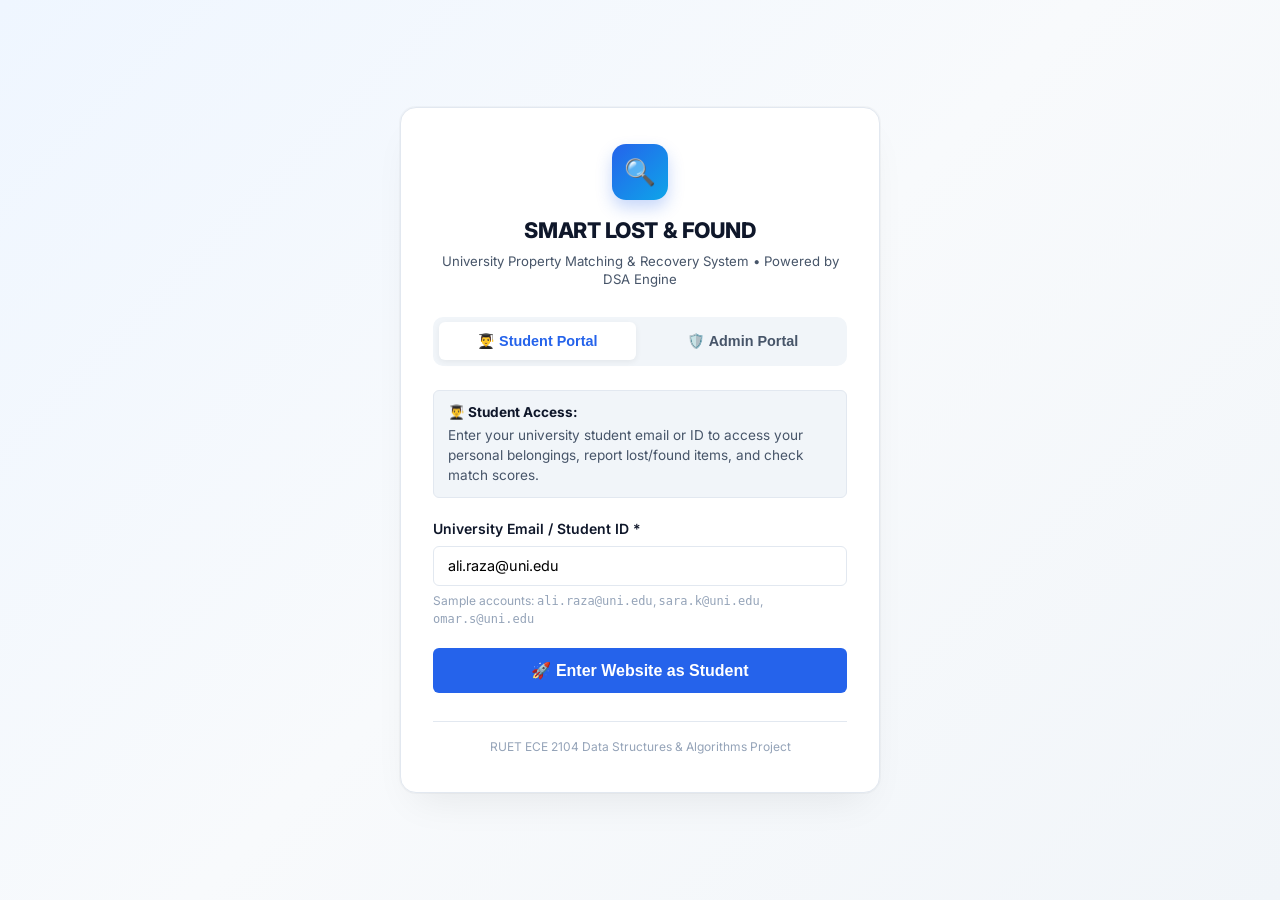
==== commit 608560f8: "fifth commit" ====
--- a/index.html
+++ b/index.html
@@ -39,17 +39,12 @@
       <!-- Student Portal Form -->
       <form id="start-student-form" onsubmit="handleStartStudentLogin(event)">
         <div class="start-form-desc">
-          <strong>👨‍🎓 RUET Student Access:</strong> Sign in with your registered student ID/email and roll password to access your belongings and match results.
-        </div>
-        <div class="form-group" style="margin-bottom:1rem;">
-          <label class="form-label">RUET Student Email or Roll Number *</label>
-          <input type="text" class="form-input" id="start-student-email" required placeholder="e.g., 2410027@student.ruet.ac.bd" value="2410027@student.ruet.ac.bd">
-          <span class="form-help">Authorized Accounts: <code>2410027</code>, <code>2410026</code>, <code>2410029</code></span>
+          <strong>👨‍🎓 Student Access:</strong> Enter your university student email or ID to access your personal belongings, report lost/found items, and check match scores.
         </div>
         <div class="form-group" style="margin-bottom:1.25rem;">
-          <label class="form-label">Student Password (Your Roll Number) *</label>
-          <input type="password" class="form-input" id="start-student-pass" required placeholder="Enter roll as password" value="2410027">
-          <span class="form-help">Default password is your roll (e.g., <code>2410027</code>)</span>
+          <label class="form-label">University Email / Student ID *</label>
+          <input type="text" class="form-input" id="start-student-email" required placeholder="e.g., ali.raza@uni.edu" value="ali.raza@uni.edu">
+          <span class="form-help">Sample accounts: <code>ali.raza@uni.edu</code>, <code>sara.k@uni.edu</code>, <code>omar.s@uni.edu</code></span>
         </div>
         <button type="submit" class="btn btn-primary" style="width:100%; padding:0.75rem; font-size:1rem; font-weight:700;">
           🚀 Enter Website as Student
@@ -102,8 +97,6 @@
           <!-- Admin-Only Navigation (Dynamically shown when admin logs in) -->
           <li id="nav-item-browse" style="display:none;"><button class="nav-btn" id="nav-browse"
               onclick="switchView('browse')">🔍 Browse All Items</button></li>
-          <li id="nav-item-settings" style="display:none;"><button class="nav-btn" id="nav-settings"
-              onclick="switchView('settings')">⚙️ Settings</button></li>
           <li id="nav-item-sync" style="display:none;"><button class="btn btn-primary btn-sm" id="btn-sync-worldwide"
               onclick="triggerWorldwideSync()" title="Commit changes &amp; deploy to GitHub worldwide"
               style="background: linear-gradient(135deg, #2563eb, #7c3aed); border: none; font-weight: 600; display: inline-flex; align-items: center; gap: 0.35rem; padding: 0.45rem 0.85rem; border-radius: var(--radius-sm, 6px); color: white; cursor: pointer; box-shadow: 0 2px 6px rgba(37,99,235,0.25);">
@@ -594,163 +587,6 @@
       </div>
     </section>
 
-    <!-- ===================================================================
-         VIEW 7: ADMIN SETTINGS & CONTROL CENTER
-         =================================================================== -->
-    <section id="view-settings" class="view-section">
-      <div class="section-header" style="margin-bottom:1.5rem;">
-        <div>
-          <h2 class="section-title">⚙️ Admin Settings &amp; Control Center</h2>
-          <p class="section-subtitle">Manage registered students, view search history, update admin credentials, and edit items.</p>
-        </div>
-      </div>
-
-      <!-- Settings Navigation Tabs -->
-      <div class="settings-nav-tabs">
-        <button type="button" class="settings-tab-btn active" id="stab-btn-students" onclick="switchSettingsTab('students')">
-          👥 Registered Students
-        </button>
-        <button type="button" class="settings-tab-btn" id="stab-btn-history" onclick="switchSettingsTab('history')">
-          🔎 Search &amp; Query History
-        </button>
-        <button type="button" class="settings-tab-btn" id="stab-btn-security" onclick="switchSettingsTab('security')">
-          🔐 Admin Security
-        </button>
-        <button type="button" class="settings-tab-btn" id="stab-btn-items" onclick="switchSettingsTab('items')">
-          🛠️ Items Full Control
-        </button>
-      </div>
-
-      <!-- Tab Pane 1: Registered Students -->
-      <div id="spane-students" class="settings-pane active">
-        <div style="display:flex; justify-content:space-between; align-items:center; margin-bottom:1rem; flex-wrap:wrap; gap:0.75rem;">
-          <div>
-            <h3 style="font-size:1.1rem; font-weight:700; margin:0;">👥 Registered Student Accounts</h3>
-            <p style="font-size:0.825rem; color:var(--text-secondary); margin:0.25rem 0 0 0;">
-              Only students registered below can log into the university student portal.
-            </p>
-          </div>
-          <button type="button" class="btn btn-primary btn-sm" onclick="openStudentModal()">
-            ➕ Register New Student
-          </button>
-        </div>
-
-        <div class="table-responsive" style="background:white; border:1px solid var(--border); border-radius:var(--radius-md); overflow:hidden;">
-          <table class="data-table" id="students-table" style="width:100%; border-collapse:collapse; text-align:left; font-size:0.875rem;">
-            <thead>
-              <tr style="background:var(--bg-subtle); border-bottom:1px solid var(--border);">
-                <th style="padding:0.75rem 1rem;">Roll No.</th>
-                <th style="padding:0.75rem 1rem;">Student Email</th>
-                <th style="padding:0.75rem 1rem;">Department</th>
-                <th style="padding:0.75rem 1rem;">Status</th>
-                <th style="padding:0.75rem 1rem;">Password</th>
-                <th style="padding:0.75rem 1rem; text-align:right;">Actions</th>
-              </tr>
-            </thead>
-            <tbody id="students-table-body">
-              <!-- Dynamically populated via JS -->
-            </tbody>
-          </table>
-        </div>
-      </div>
-
-      <!-- Tab Pane 2: Search & Query History -->
-      <div id="spane-history" class="settings-pane" style="display:none;">
-        <div style="display:flex; justify-content:space-between; align-items:center; margin-bottom:1rem; flex-wrap:wrap; gap:0.75rem;">
-          <div>
-            <h3 style="font-size:1.1rem; font-weight:700; margin:0;">🔎 Search &amp; Query Audit Trail</h3>
-            <p style="font-size:0.825rem; color:var(--text-secondary); margin:0.25rem 0 0 0;">
-              Complete historical record of all search terms, keywords, and matching queries executed on the portal.
-            </p>
-          </div>
-          <button type="button" class="btn btn-outline btn-sm" onclick="clearSearchHistory()">
-            🗑️ Clear History
-          </button>
-        </div>
-
-        <div class="table-responsive" style="background:white; border:1px solid var(--border); border-radius:var(--radius-md); overflow:hidden;">
-          <table class="data-table" id="history-table" style="width:100%; border-collapse:collapse; text-align:left; font-size:0.875rem;">
-            <thead>
-              <tr style="background:var(--bg-subtle); border-bottom:1px solid var(--border);">
-                <th style="padding:0.75rem 1rem;">Date &amp; Time</th>
-                <th style="padding:0.75rem 1rem;">Search Keywords</th>
-                <th style="padding:0.75rem 1rem;">Category</th>
-                <th style="padding:0.75rem 1rem;">Type</th>
-                <th style="padding:0.75rem 1rem;">Results Found</th>
-                <th style="padding:0.75rem 1rem;">Searched By</th>
-              </tr>
-            </thead>
-            <tbody id="history-table-body">
-              <!-- Dynamically populated via JS -->
-            </tbody>
-          </table>
-        </div>
-      </div>
-
-      <!-- Tab Pane 3: Admin Security & Password Change -->
-      <div id="spane-security" class="settings-pane" style="display:none;">
-        <div style="max-width:540px; background:white; border:1px solid var(--border); border-radius:var(--radius-md); padding:1.75rem;">
-          <h3 style="font-size:1.1rem; font-weight:700; margin:0 0 0.5rem 0;">🔐 Update Administrator Password</h3>
-          <p style="font-size:0.825rem; color:var(--text-secondary); margin-bottom:1.5rem;">
-            Set a new custom password for administrator access. Once changed, use your new password for all subsequent logins.
-          </p>
-
-          <form id="admin-password-form" onsubmit="handleAdminPasswordChange(event)">
-            <div class="form-group" style="margin-bottom:1rem;">
-              <label class="form-label">Current Admin Password *</label>
-              <input type="password" class="form-input" id="curr-admin-pass" required placeholder="Enter current password">
-            </div>
-            <div class="form-group" style="margin-bottom:1rem;">
-              <label class="form-label">New Admin Password *</label>
-              <input type="password" class="form-input" id="new-admin-pass" required minlength="4" placeholder="Enter new password">
-            </div>
-            <div class="form-group" style="margin-bottom:1.5rem;">
-              <label class="form-label">Confirm New Password *</label>
-              <input type="password" class="form-input" id="confirm-admin-pass" required minlength="4" placeholder="Repeat new password">
-            </div>
-            <button type="submit" class="btn btn-primary" style="font-weight:700;">
-              💾 Save New Admin Password
-            </button>
-          </form>
-        </div>
-      </div>
-
-      <!-- Tab Pane 4: Items Full Control -->
-      <div id="spane-items" class="settings-pane" style="display:none;">
-        <div style="display:flex; justify-content:space-between; align-items:center; margin-bottom:1rem; flex-wrap:wrap; gap:0.75rem;">
-          <div>
-            <h3 style="font-size:1.1rem; font-weight:700; margin:0;">🛠️ Items Full Control &amp; Quick Editor</h3>
-            <p style="font-size:0.825rem; color:var(--text-secondary); margin:0.25rem 0 0 0;">
-              Administrators can edit title, category, location, date, contact or delete any recorded lost/found item.
-            </p>
-          </div>
-          <button type="button" class="btn btn-primary btn-sm" onclick="switchView('report-found')">
-            ➕ Add Found Item
-          </button>
-        </div>
-
-        <div class="table-responsive" style="background:white; border:1px solid var(--border); border-radius:var(--radius-md); overflow:hidden;">
-          <table class="data-table" id="items-mgmt-table" style="width:100%; border-collapse:collapse; text-align:left; font-size:0.875rem;">
-            <thead>
-              <tr style="background:var(--bg-subtle); border-bottom:1px solid var(--border);">
-                <th style="padding:0.75rem 1rem;">ID</th>
-                <th style="padding:0.75rem 1rem;">Type</th>
-                <th style="padding:0.75rem 1rem;">Item Name</th>
-                <th style="padding:0.75rem 1rem;">Category</th>
-                <th style="padding:0.75rem 1rem;">Location</th>
-                <th style="padding:0.75rem 1rem;">Date</th>
-                <th style="padding:0.75rem 1rem;">Status</th>
-                <th style="padding:0.75rem 1rem; text-align:right;">Actions</th>
-              </tr>
-            </thead>
-            <tbody id="items-mgmt-table-body">
-              <!-- Dynamically populated via JS -->
-            </tbody>
-          </table>
-        </div>
-      </div>
-    </section>
-
   </main>
 
   <!-- Modal for Item Details & Mark as Recovered -->
@@ -778,18 +614,13 @@
       <!-- Student Form -->
       <form id="student-login-form" onsubmit="handleStudentLogin(event)">
         <p style="font-size:0.85rem; color:var(--text-secondary); margin-bottom:1rem;">
-          Enter your university student email or roll number and password to view your reported items and matching results.
+          Enter your university student email or roll number to view your reported items and matching results.
         </p>
-        <div class="form-group" style="margin-bottom:1rem;">
-          <label class="form-label">RUET Student Email or Roll Number *</label>
-          <input type="text" class="form-input" id="login-student-email" required placeholder="e.g., 2410027@student.ruet.ac.bd"
-            value="2410027@student.ruet.ac.bd">
-          <span class="form-help">Authorized Accounts: <code>2410027</code>, <code>2410026</code>, <code>2410029</code></span>
-        </div>
         <div class="form-group" style="margin-bottom:1.25rem;">
-          <label class="form-label">Student Password (Your Roll Number) *</label>
-          <input type="password" class="form-input" id="login-student-pass" required placeholder="Enter roll as password"
-            value="2410027">
+          <label class="form-label">University Email / ID *</label>
+          <input type="text" class="form-input" id="login-student-email" required placeholder="e.g., ali.raza@uni.edu"
+            value="ali.raza@uni.edu">
+          <span class="form-help">Sample accounts with records: ali.raza@uni.edu, sara.k@uni.edu, omar.s@uni.edu</span>
         </div>
         <button type="submit" class="btn btn-primary" style="width:100%;">Sign In as Student</button>
       </form>
@@ -815,115 +646,6 @@
     </div>
   </div>
 
-  <!-- Modal for Adding / Editing Student Account -->
-  <div class="modal-overlay" id="student-modal" style="display:none;" onclick="handleStudentModalOverlay(event)">
-    <div class="modal-content" style="max-width:460px;">
-      <div style="display:flex; justify-content:space-between; align-items:center; margin-bottom:1rem;">
-        <h3 style="font-size:1.15rem; font-weight:800;" id="student-modal-title">Register Student Account</h3>
-        <button onclick="closeStudentModal()" style="background:none; border:none; font-size:1.5rem; cursor:pointer; color:var(--text-muted);">&times;</button>
-      </div>
-
-      <form id="student-mgmt-form" onsubmit="handleSaveStudentAccount(event)">
-        <input type="hidden" id="edit-student-original-roll" value="">
-        <div class="form-group" style="margin-bottom:1rem;">
-          <label class="form-label">Roll Number *</label>
-          <input type="text" class="form-input" id="smgmt-roll" required placeholder="e.g. 2410027" oninput="autoFillStudentEmail(this.value)">
-        </div>
-        <div class="form-group" style="margin-bottom:1rem;">
-          <label class="form-label">University Email *</label>
-          <input type="email" class="form-input" id="smgmt-email" required placeholder="e.g. 2410027@student.ruet.ac.bd">
-        </div>
-        <div class="form-group" style="margin-bottom:1rem;">
-          <label class="form-label">Password *</label>
-          <input type="text" class="form-input" id="smgmt-pass" required placeholder="Password (default is roll)">
-        </div>
-        <div class="form-group" style="margin-bottom:1.5rem;">
-          <label class="form-label">Department / Info</label>
-          <input type="text" class="form-input" id="smgmt-dept" placeholder="ECE (RUET)" value="ECE (RUET)">
-        </div>
-        <div style="display:flex; justify-content:flex-end; gap:0.75rem;">
-          <button type="button" class="btn btn-outline" onclick="closeStudentModal()">Cancel</button>
-          <button type="submit" class="btn btn-primary">Save Student</button>
-        </div>
-      </form>
-    </div>
-  </div>
-
-  <!-- Modal for Editing Item Details (Admin Operation) -->
-  <div class="modal-overlay" id="edit-item-modal" style="display:none;" onclick="handleEditItemModalOverlay(event)">
-    <div class="modal-content" style="max-width:540px;">
-      <div style="display:flex; justify-content:space-between; align-items:center; margin-bottom:1rem;">
-        <h3 style="font-size:1.2rem; font-weight:800;">✏️ Edit Item Details</h3>
-        <button onclick="closeEditItemModal()" style="background:none; border:none; font-size:1.5rem; cursor:pointer; color:var(--text-muted);">&times;</button>
-      </div>
-
-      <form id="edit-item-form" onsubmit="handleSaveEditedItem(event)">
-        <input type="hidden" id="edit-item-id" value="">
-        <div class="form-row" style="display:grid; grid-template-columns:2fr 1fr; gap:0.75rem; margin-bottom:0.75rem;">
-          <div class="form-group">
-            <label class="form-label">Item Title / Name *</label>
-            <input type="text" class="form-input" id="edit-item-name" required>
-          </div>
-          <div class="form-group">
-            <label class="form-label">Type *</label>
-            <select class="form-input" id="edit-item-type" required>
-              <option value="LOST">🔴 LOST</option>
-              <option value="FOUND">🟢 FOUND</option>
-            </select>
-          </div>
-        </div>
-
-        <div class="form-row" style="display:grid; grid-template-columns:1fr 1fr; gap:0.75rem; margin-bottom:0.75rem;">
-          <div class="form-group">
-            <label class="form-label">Category *</label>
-            <select class="form-input" id="edit-item-category" required>
-              <option value="Electronics">Electronics</option>
-              <option value="Keys & Wallets">Keys & Wallets</option>
-              <option value="Documents & Cards">Documents & Cards</option>
-              <option value="Bags & Backpacks">Bags & Backpacks</option>
-              <option value="Books & Stationery">Books & Stationery</option>
-              <option value="Clothing & Accessories">Clothing & Accessories</option>
-              <option value="Other">Other</option>
-            </select>
-          </div>
-          <div class="form-group">
-            <label class="form-label">Status *</label>
-            <select class="form-input" id="edit-item-status" required>
-              <option value="ACTIVE">ACTIVE</option>
-              <option value="RECOVERED">RECOVERED</option>
-            </select>
-          </div>
-        </div>
-
-        <div class="form-row" style="display:grid; grid-template-columns:1fr 1fr; gap:0.75rem; margin-bottom:0.75rem;">
-          <div class="form-group">
-            <label class="form-label">Location</label>
-            <input type="text" class="form-input" id="edit-item-location" required>
-          </div>
-          <div class="form-group">
-            <label class="form-label">Date</label>
-            <input type="date" class="form-input" id="edit-item-date" required>
-          </div>
-        </div>
-
-        <div class="form-group" style="margin-bottom:0.75rem;">
-          <label class="form-label">Contact Email / Phone *</label>
-          <input type="text" class="form-input" id="edit-item-contact" required>
-        </div>
-
-        <div class="form-group" style="margin-bottom:1.25rem;">
-          <label class="form-label">Description</label>
-          <textarea class="form-input" id="edit-item-desc" rows="3"></textarea>
-        </div>
-
-        <div style="display:flex; justify-content:flex-end; gap:0.75rem;">
-          <button type="button" class="btn btn-outline" onclick="closeEditItemModal()">Cancel</button>
-          <button type="submit" class="btn btn-primary">💾 Save Changes</button>
-        </div>
-      </form>
-    </div>
-  </div>
-
   <!-- Worldwide Sync Modal (Admin Only) -->
   <div id="sync-modal" class="modal-overlay" onclick="handleSyncModalOverlay(event)" style="display:none;">
     <div class="modal-card" style="max-width:500px;">
--- a/css/style.css
+++ b/css/style.css
@@ -1116,80 +1116,4 @@
   border-top: 1px solid var(--border);
   font-size: 0.75rem;
   color: var(--text-muted);
-}
-
-/* ── Settings & Admin Control Center ───────────────────────────────────── */
-.settings-nav-tabs {
-  display: flex;
-  gap: 0.5rem;
-  background: var(--bg-subtle);
-  border: 1px solid var(--border);
-  padding: 0.4rem;
-  border-radius: var(--radius-md);
-  margin-bottom: 1.5rem;
-  flex-wrap: wrap;
-}
-
-.settings-tab-btn {
-  flex: 1;
-  min-width: 140px;
-  border: none;
-  background: transparent;
-  padding: 0.65rem 1rem;
-  font-size: 0.875rem;
-  font-weight: 600;
-  color: var(--text-secondary);
-  border-radius: var(--radius-sm);
-  cursor: pointer;
-  transition: all 0.2s ease;
-  display: flex;
-  align-items: center;
-  justify-content: center;
-  gap: 0.4rem;
-}
-
-.settings-tab-btn:hover {
-  color: var(--text-primary);
-  background: rgba(255, 255, 255, 0.5);
-}
-
-.settings-tab-btn.active {
-  background: #ffffff;
-  color: var(--primary);
-  box-shadow: 0 2px 6px rgba(0, 0, 0, 0.08);
-}
-
-.settings-pane {
-  display: none;
-  animation: fadeIn 0.2s ease;
-}
-
-.settings-pane.active {
-  display: block;
-}
-
-.table-responsive {
-  overflow-x: auto;
-  -webkit-overflow-scrolling: touch;
-}
-
-.data-table {
-  width: 100%;
-  border-collapse: collapse;
-}
-
-.data-table th, .data-table td {
-  padding: 0.75rem 1rem;
-  border-bottom: 1px solid var(--border);
-  font-size: 0.875rem;
-}
-
-.data-table tbody tr:hover {
-  background: rgba(0, 0, 0, 0.015);
-}
-
-.btn-xs {
-  padding: 0.25rem 0.5rem;
-  font-size: 0.75rem;
-  border-radius: var(--radius-sm);
 }
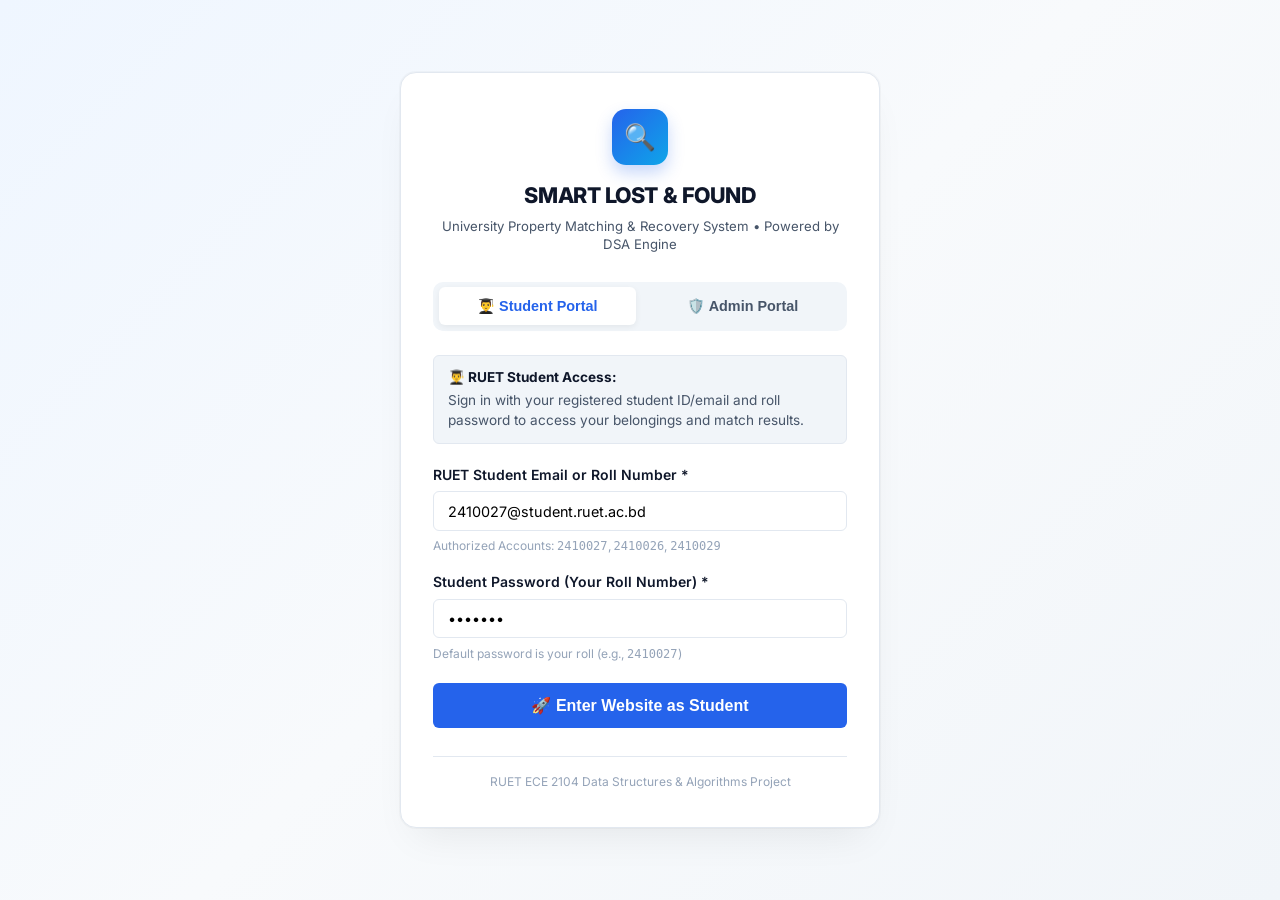
==== commit 05877daf: "Fix and finalize RUET student authentication (2410027, 2410026, 2410029), Admin Settings Control Cen" ====
--- a/index.html
+++ b/index.html
@@ -5,7 +5,7 @@
   <meta charset="UTF-8">
   <meta name="viewport" content="width=device-width, initial-scale=1.0">
   <title>Smart Lost & Found | Find It. Match It. Return It.</title>
-  <link rel="stylesheet" href="css/style.css">
+  <link rel="stylesheet" href="css/style.css?v=2.2">
   <link rel="preconnect" href="https://fonts.googleapis.com">
   <link rel="preconnect" href="https://fonts.gstatic.com" crossorigin>
   <link
@@ -39,12 +39,17 @@
       <!-- Student Portal Form -->
       <form id="start-student-form" onsubmit="handleStartStudentLogin(event)">
         <div class="start-form-desc">
-          <strong>👨‍🎓 Student Access:</strong> Enter your university student email or ID to access your personal belongings, report lost/found items, and check match scores.
+          <strong>👨‍🎓 RUET Student Access:</strong> Sign in with your registered student ID/email and roll password to access your belongings and match results.
+        </div>
+        <div class="form-group" style="margin-bottom:1rem;">
+          <label class="form-label">RUET Student Email or Roll Number *</label>
+          <input type="text" class="form-input" id="start-student-email" required placeholder="e.g., 2410027@student.ruet.ac.bd" value="2410027@student.ruet.ac.bd">
+          <span class="form-help">Authorized Accounts: <code>2410027</code>, <code>2410026</code>, <code>2410029</code></span>
         </div>
         <div class="form-group" style="margin-bottom:1.25rem;">
-          <label class="form-label">University Email / Student ID *</label>
-          <input type="text" class="form-input" id="start-student-email" required placeholder="e.g., ali.raza@uni.edu" value="ali.raza@uni.edu">
-          <span class="form-help">Sample accounts: <code>ali.raza@uni.edu</code>, <code>sara.k@uni.edu</code>, <code>omar.s@uni.edu</code></span>
+          <label class="form-label">Student Password (Your Roll Number) *</label>
+          <input type="password" class="form-input" id="start-student-pass" required placeholder="Enter roll as password" value="2410027">
+          <span class="form-help">Default password is your roll (e.g., <code>2410027</code>)</span>
         </div>
         <button type="submit" class="btn btn-primary" style="width:100%; padding:0.75rem; font-size:1rem; font-weight:700;">
           🚀 Enter Website as Student
@@ -97,6 +102,8 @@
           <!-- Admin-Only Navigation (Dynamically shown when admin logs in) -->
           <li id="nav-item-browse" style="display:none;"><button class="nav-btn" id="nav-browse"
               onclick="switchView('browse')">🔍 Browse All Items</button></li>
+          <li id="nav-item-settings" style="display:none;"><button class="nav-btn" id="nav-settings"
+              onclick="switchView('settings')">⚙️ Settings</button></li>
           <li id="nav-item-sync" style="display:none;"><button class="btn btn-primary btn-sm" id="btn-sync-worldwide"
               onclick="triggerWorldwideSync()" title="Commit changes &amp; deploy to GitHub worldwide"
               style="background: linear-gradient(135deg, #2563eb, #7c3aed); border: none; font-weight: 600; display: inline-flex; align-items: center; gap: 0.35rem; padding: 0.45rem 0.85rem; border-radius: var(--radius-sm, 6px); color: white; cursor: pointer; box-shadow: 0 2px 6px rgba(37,99,235,0.25);">
@@ -587,6 +594,163 @@
       </div>
     </section>
 
+    <!-- ===================================================================
+         VIEW 7: ADMIN SETTINGS & CONTROL CENTER
+         =================================================================== -->
+    <section id="view-settings" class="view-section">
+      <div class="section-header" style="margin-bottom:1.5rem;">
+        <div>
+          <h2 class="section-title">⚙️ Admin Settings &amp; Control Center</h2>
+          <p class="section-subtitle">Manage registered students, view search history, update admin credentials, and edit items.</p>
+        </div>
+      </div>
+
+      <!-- Settings Navigation Tabs -->
+      <div class="settings-nav-tabs">
+        <button type="button" class="settings-tab-btn active" id="stab-btn-students" onclick="switchSettingsTab('students')">
+          👥 Registered Students
+        </button>
+        <button type="button" class="settings-tab-btn" id="stab-btn-history" onclick="switchSettingsTab('history')">
+          🔎 Search &amp; Query History
+        </button>
+        <button type="button" class="settings-tab-btn" id="stab-btn-security" onclick="switchSettingsTab('security')">
+          🔐 Admin Security
+        </button>
+        <button type="button" class="settings-tab-btn" id="stab-btn-items" onclick="switchSettingsTab('items')">
+          🛠️ Items Full Control
+        </button>
+      </div>
+
+      <!-- Tab Pane 1: Registered Students -->
+      <div id="spane-students" class="settings-pane active">
+        <div style="display:flex; justify-content:space-between; align-items:center; margin-bottom:1rem; flex-wrap:wrap; gap:0.75rem;">
+          <div>
+            <h3 style="font-size:1.1rem; font-weight:700; margin:0;">👥 Registered Student Accounts</h3>
+            <p style="font-size:0.825rem; color:var(--text-secondary); margin:0.25rem 0 0 0;">
+              Only students registered below can log into the university student portal.
+            </p>
+          </div>
+          <button type="button" class="btn btn-primary btn-sm" onclick="openStudentModal()">
+            ➕ Register New Student
+          </button>
+        </div>
+
+        <div class="table-responsive" style="background:white; border:1px solid var(--border); border-radius:var(--radius-md); overflow:hidden;">
+          <table class="data-table" id="students-table" style="width:100%; border-collapse:collapse; text-align:left; font-size:0.875rem;">
+            <thead>
+              <tr style="background:var(--bg-subtle); border-bottom:1px solid var(--border);">
+                <th style="padding:0.75rem 1rem;">Roll No.</th>
+                <th style="padding:0.75rem 1rem;">Student Email</th>
+                <th style="padding:0.75rem 1rem;">Department</th>
+                <th style="padding:0.75rem 1rem;">Status</th>
+                <th style="padding:0.75rem 1rem;">Password</th>
+                <th style="padding:0.75rem 1rem; text-align:right;">Actions</th>
+              </tr>
+            </thead>
+            <tbody id="students-table-body">
+              <!-- Dynamically populated via JS -->
+            </tbody>
+          </table>
+        </div>
+      </div>
+
+      <!-- Tab Pane 2: Search & Query History -->
+      <div id="spane-history" class="settings-pane" style="display:none;">
+        <div style="display:flex; justify-content:space-between; align-items:center; margin-bottom:1rem; flex-wrap:wrap; gap:0.75rem;">
+          <div>
+            <h3 style="font-size:1.1rem; font-weight:700; margin:0;">🔎 Search &amp; Query Audit Trail</h3>
+            <p style="font-size:0.825rem; color:var(--text-secondary); margin:0.25rem 0 0 0;">
+              Complete historical record of all search terms, keywords, and matching queries executed on the portal.
+            </p>
+          </div>
+          <button type="button" class="btn btn-outline btn-sm" onclick="clearSearchHistory()">
+            🗑️ Clear History
+          </button>
+        </div>
+
+        <div class="table-responsive" style="background:white; border:1px solid var(--border); border-radius:var(--radius-md); overflow:hidden;">
+          <table class="data-table" id="history-table" style="width:100%; border-collapse:collapse; text-align:left; font-size:0.875rem;">
+            <thead>
+              <tr style="background:var(--bg-subtle); border-bottom:1px solid var(--border);">
+                <th style="padding:0.75rem 1rem;">Date &amp; Time</th>
+                <th style="padding:0.75rem 1rem;">Search Keywords</th>
+                <th style="padding:0.75rem 1rem;">Category</th>
+                <th style="padding:0.75rem 1rem;">Type</th>
+                <th style="padding:0.75rem 1rem;">Results Found</th>
+                <th style="padding:0.75rem 1rem;">Searched By</th>
+              </tr>
+            </thead>
+            <tbody id="history-table-body">
+              <!-- Dynamically populated via JS -->
+            </tbody>
+          </table>
+        </div>
+      </div>
+
+      <!-- Tab Pane 3: Admin Security & Password Change -->
+      <div id="spane-security" class="settings-pane" style="display:none;">
+        <div style="max-width:540px; background:white; border:1px solid var(--border); border-radius:var(--radius-md); padding:1.75rem;">
+          <h3 style="font-size:1.1rem; font-weight:700; margin:0 0 0.5rem 0;">🔐 Update Administrator Password</h3>
+          <p style="font-size:0.825rem; color:var(--text-secondary); margin-bottom:1.5rem;">
+            Set a new custom password for administrator access. Once changed, use your new password for all subsequent logins.
+          </p>
+
+          <form id="admin-password-form" onsubmit="handleAdminPasswordChange(event)">
+            <div class="form-group" style="margin-bottom:1rem;">
+              <label class="form-label">Current Admin Password *</label>
+              <input type="password" class="form-input" id="curr-admin-pass" required placeholder="Enter current password">
+            </div>
+            <div class="form-group" style="margin-bottom:1rem;">
+              <label class="form-label">New Admin Password *</label>
+              <input type="password" class="form-input" id="new-admin-pass" required minlength="4" placeholder="Enter new password">
+            </div>
+            <div class="form-group" style="margin-bottom:1.5rem;">
+              <label class="form-label">Confirm New Password *</label>
+              <input type="password" class="form-input" id="confirm-admin-pass" required minlength="4" placeholder="Repeat new password">
+            </div>
+            <button type="submit" class="btn btn-primary" style="font-weight:700;">
+              💾 Save New Admin Password
+            </button>
+          </form>
+        </div>
+      </div>
+
+      <!-- Tab Pane 4: Items Full Control -->
+      <div id="spane-items" class="settings-pane" style="display:none;">
+        <div style="display:flex; justify-content:space-between; align-items:center; margin-bottom:1rem; flex-wrap:wrap; gap:0.75rem;">
+          <div>
+            <h3 style="font-size:1.1rem; font-weight:700; margin:0;">🛠️ Items Full Control &amp; Quick Editor</h3>
+            <p style="font-size:0.825rem; color:var(--text-secondary); margin:0.25rem 0 0 0;">
+              Administrators can edit title, category, location, date, contact or delete any recorded lost/found item.
+            </p>
+          </div>
+          <button type="button" class="btn btn-primary btn-sm" onclick="switchView('report-found')">
+            ➕ Add Found Item
+          </button>
+        </div>
+
+        <div class="table-responsive" style="background:white; border:1px solid var(--border); border-radius:var(--radius-md); overflow:hidden;">
+          <table class="data-table" id="items-mgmt-table" style="width:100%; border-collapse:collapse; text-align:left; font-size:0.875rem;">
+            <thead>
+              <tr style="background:var(--bg-subtle); border-bottom:1px solid var(--border);">
+                <th style="padding:0.75rem 1rem;">ID</th>
+                <th style="padding:0.75rem 1rem;">Type</th>
+                <th style="padding:0.75rem 1rem;">Item Name</th>
+                <th style="padding:0.75rem 1rem;">Category</th>
+                <th style="padding:0.75rem 1rem;">Location</th>
+                <th style="padding:0.75rem 1rem;">Date</th>
+                <th style="padding:0.75rem 1rem;">Status</th>
+                <th style="padding:0.75rem 1rem; text-align:right;">Actions</th>
+              </tr>
+            </thead>
+            <tbody id="items-mgmt-table-body">
+              <!-- Dynamically populated via JS -->
+            </tbody>
+          </table>
+        </div>
+      </div>
+    </section>
+
   </main>
 
   <!-- Modal for Item Details & Mark as Recovered -->
@@ -614,13 +778,18 @@
       <!-- Student Form -->
       <form id="student-login-form" onsubmit="handleStudentLogin(event)">
         <p style="font-size:0.85rem; color:var(--text-secondary); margin-bottom:1rem;">
-          Enter your university student email or roll number to view your reported items and matching results.
+          Enter your university student email or roll number and password to view your reported items and matching results.
         </p>
+        <div class="form-group" style="margin-bottom:1rem;">
+          <label class="form-label">RUET Student Email or Roll Number *</label>
+          <input type="text" class="form-input" id="login-student-email" required placeholder="e.g., 2410027@student.ruet.ac.bd"
+            value="2410027@student.ruet.ac.bd">
+          <span class="form-help">Authorized Accounts: <code>2410027</code>, <code>2410026</code>, <code>2410029</code></span>
+        </div>
         <div class="form-group" style="margin-bottom:1.25rem;">
-          <label class="form-label">University Email / ID *</label>
-          <input type="text" class="form-input" id="login-student-email" required placeholder="e.g., ali.raza@uni.edu"
-            value="ali.raza@uni.edu">
-          <span class="form-help">Sample accounts with records: ali.raza@uni.edu, sara.k@uni.edu, omar.s@uni.edu</span>
+          <label class="form-label">Student Password (Your Roll Number) *</label>
+          <input type="password" class="form-input" id="login-student-pass" required placeholder="Enter roll as password"
+            value="2410027">
         </div>
         <button type="submit" class="btn btn-primary" style="width:100%;">Sign In as Student</button>
       </form>
@@ -646,6 +815,115 @@
     </div>
   </div>
 
+  <!-- Modal for Adding / Editing Student Account -->
+  <div class="modal-overlay" id="student-modal" style="display:none;" onclick="handleStudentModalOverlay(event)">
+    <div class="modal-content" style="max-width:460px;">
+      <div style="display:flex; justify-content:space-between; align-items:center; margin-bottom:1rem;">
+        <h3 style="font-size:1.15rem; font-weight:800;" id="student-modal-title">Register Student Account</h3>
+        <button onclick="closeStudentModal()" style="background:none; border:none; font-size:1.5rem; cursor:pointer; color:var(--text-muted);">&times;</button>
+      </div>
+
+      <form id="student-mgmt-form" onsubmit="handleSaveStudentAccount(event)">
+        <input type="hidden" id="edit-student-original-roll" value="">
+        <div class="form-group" style="margin-bottom:1rem;">
+          <label class="form-label">Roll Number *</label>
+          <input type="text" class="form-input" id="smgmt-roll" required placeholder="e.g. 2410027" oninput="autoFillStudentEmail(this.value)">
+        </div>
+        <div class="form-group" style="margin-bottom:1rem;">
+          <label class="form-label">University Email *</label>
+          <input type="email" class="form-input" id="smgmt-email" required placeholder="e.g. 2410027@student.ruet.ac.bd">
+        </div>
+        <div class="form-group" style="margin-bottom:1rem;">
+          <label class="form-label">Password *</label>
+          <input type="text" class="form-input" id="smgmt-pass" required placeholder="Password (default is roll)">
+        </div>
+        <div class="form-group" style="margin-bottom:1.5rem;">
+          <label class="form-label">Department / Info</label>
+          <input type="text" class="form-input" id="smgmt-dept" placeholder="ECE (RUET)" value="ECE (RUET)">
+        </div>
+        <div style="display:flex; justify-content:flex-end; gap:0.75rem;">
+          <button type="button" class="btn btn-outline" onclick="closeStudentModal()">Cancel</button>
+          <button type="submit" class="btn btn-primary">Save Student</button>
+        </div>
+      </form>
+    </div>
+  </div>
+
+  <!-- Modal for Editing Item Details (Admin Operation) -->
+  <div class="modal-overlay" id="edit-item-modal" style="display:none;" onclick="handleEditItemModalOverlay(event)">
+    <div class="modal-content" style="max-width:540px;">
+      <div style="display:flex; justify-content:space-between; align-items:center; margin-bottom:1rem;">
+        <h3 style="font-size:1.2rem; font-weight:800;">✏️ Edit Item Details</h3>
+        <button onclick="closeEditItemModal()" style="background:none; border:none; font-size:1.5rem; cursor:pointer; color:var(--text-muted);">&times;</button>
+      </div>
+
+      <form id="edit-item-form" onsubmit="handleSaveEditedItem(event)">
+        <input type="hidden" id="edit-item-id" value="">
+        <div class="form-row" style="display:grid; grid-template-columns:2fr 1fr; gap:0.75rem; margin-bottom:0.75rem;">
+          <div class="form-group">
+            <label class="form-label">Item Title / Name *</label>
+            <input type="text" class="form-input" id="edit-item-name" required>
+          </div>
+          <div class="form-group">
+            <label class="form-label">Type *</label>
+            <select class="form-input" id="edit-item-type" required>
+              <option value="LOST">🔴 LOST</option>
+              <option value="FOUND">🟢 FOUND</option>
+            </select>
+          </div>
+        </div>
+
+        <div class="form-row" style="display:grid; grid-template-columns:1fr 1fr; gap:0.75rem; margin-bottom:0.75rem;">
+          <div class="form-group">
+            <label class="form-label">Category *</label>
+            <select class="form-input" id="edit-item-category" required>
+              <option value="Electronics">Electronics</option>
+              <option value="Keys & Wallets">Keys & Wallets</option>
+              <option value="Documents & Cards">Documents & Cards</option>
+              <option value="Bags & Backpacks">Bags & Backpacks</option>
+              <option value="Books & Stationery">Books & Stationery</option>
+              <option value="Clothing & Accessories">Clothing & Accessories</option>
+              <option value="Other">Other</option>
+            </select>
+          </div>
+          <div class="form-group">
+            <label class="form-label">Status *</label>
+            <select class="form-input" id="edit-item-status" required>
+              <option value="ACTIVE">ACTIVE</option>
+              <option value="RECOVERED">RECOVERED</option>
+            </select>
+          </div>
+        </div>
+
+        <div class="form-row" style="display:grid; grid-template-columns:1fr 1fr; gap:0.75rem; margin-bottom:0.75rem;">
+          <div class="form-group">
+            <label class="form-label">Location</label>
+            <input type="text" class="form-input" id="edit-item-location" required>
+          </div>
+          <div class="form-group">
+            <label class="form-label">Date</label>
+            <input type="date" class="form-input" id="edit-item-date" required>
+          </div>
+        </div>
+
+        <div class="form-group" style="margin-bottom:0.75rem;">
+          <label class="form-label">Contact Email / Phone *</label>
+          <input type="text" class="form-input" id="edit-item-contact" required>
+        </div>
+
+        <div class="form-group" style="margin-bottom:1.25rem;">
+          <label class="form-label">Description</label>
+          <textarea class="form-input" id="edit-item-desc" rows="3"></textarea>
+        </div>
+
+        <div style="display:flex; justify-content:flex-end; gap:0.75rem;">
+          <button type="button" class="btn btn-outline" onclick="closeEditItemModal()">Cancel</button>
+          <button type="submit" class="btn btn-primary">💾 Save Changes</button>
+        </div>
+      </form>
+    </div>
+  </div>
+
   <!-- Worldwide Sync Modal (Admin Only) -->
   <div id="sync-modal" class="modal-overlay" onclick="handleSyncModalOverlay(event)" style="display:none;">
     <div class="modal-card" style="max-width:500px;">
@@ -685,7 +963,7 @@
   <!-- Toast Notification Container -->
   <div class="toast-container" id="toast-container"></div>
 
-  <script src="js/app.js"></script>
+  <script src="js/app.js?v=2.2"></script>
 </body>
 
 </html>
--- a/css/style.css
+++ b/css/style.css
@@ -1116,4 +1116,80 @@
   border-top: 1px solid var(--border);
   font-size: 0.75rem;
   color: var(--text-muted);
+}
+
+/* ── Settings & Admin Control Center ───────────────────────────────────── */
+.settings-nav-tabs {
+  display: flex;
+  gap: 0.5rem;
+  background: var(--bg-subtle);
+  border: 1px solid var(--border);
+  padding: 0.4rem;
+  border-radius: var(--radius-md);
+  margin-bottom: 1.5rem;
+  flex-wrap: wrap;
+}
+
+.settings-tab-btn {
+  flex: 1;
+  min-width: 140px;
+  border: none;
+  background: transparent;
+  padding: 0.65rem 1rem;
+  font-size: 0.875rem;
+  font-weight: 600;
+  color: var(--text-secondary);
+  border-radius: var(--radius-sm);
+  cursor: pointer;
+  transition: all 0.2s ease;
+  display: flex;
+  align-items: center;
+  justify-content: center;
+  gap: 0.4rem;
+}
+
+.settings-tab-btn:hover {
+  color: var(--text-primary);
+  background: rgba(255, 255, 255, 0.5);
+}
+
+.settings-tab-btn.active {
+  background: #ffffff;
+  color: var(--primary);
+  box-shadow: 0 2px 6px rgba(0, 0, 0, 0.08);
+}
+
+.settings-pane {
+  display: none;
+  animation: fadeIn 0.2s ease;
+}
+
+.settings-pane.active {
+  display: block;
+}
+
+.table-responsive {
+  overflow-x: auto;
+  -webkit-overflow-scrolling: touch;
+}
+
+.data-table {
+  width: 100%;
+  border-collapse: collapse;
+}
+
+.data-table th, .data-table td {
+  padding: 0.75rem 1rem;
+  border-bottom: 1px solid var(--border);
+  font-size: 0.875rem;
+}
+
+.data-table tbody tr:hover {
+  background: rgba(0, 0, 0, 0.015);
+}
+
+.btn-xs {
+  padding: 0.25rem 0.5rem;
+  font-size: 0.75rem;
+  border-radius: var(--radius-sm);
 }
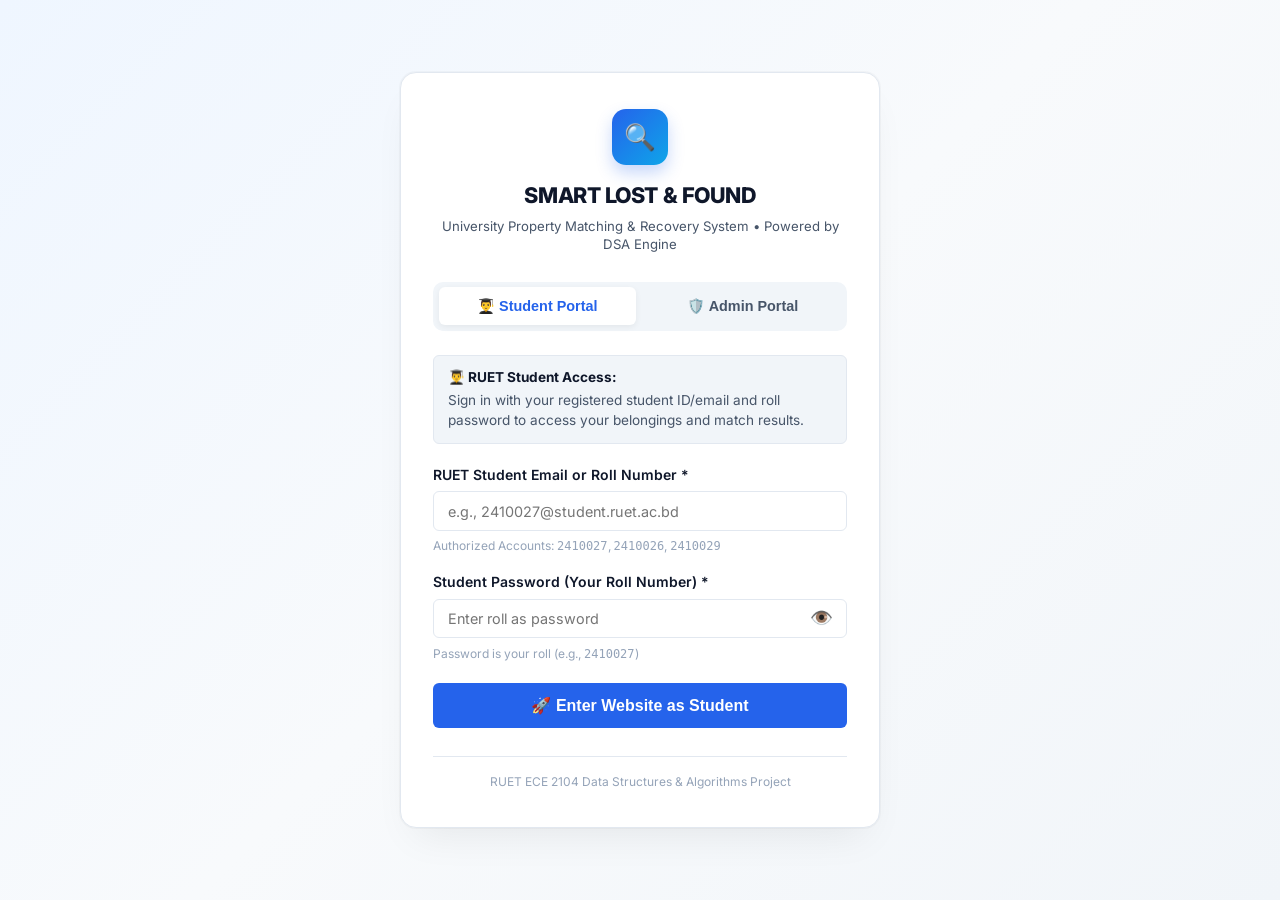
==== commit 59c81aa8: "Enforce strict student privacy, clean demo history, enforce initial login screen, and add password t" ====
--- a/index.html
+++ b/index.html
@@ -5,7 +5,7 @@
   <meta charset="UTF-8">
   <meta name="viewport" content="width=device-width, initial-scale=1.0">
   <title>Smart Lost & Found | Find It. Match It. Return It.</title>
-  <link rel="stylesheet" href="css/style.css?v=2.2">
+  <link rel="stylesheet" href="css/style.css">
   <link rel="preconnect" href="https://fonts.googleapis.com">
   <link rel="preconnect" href="https://fonts.gstatic.com" crossorigin>
   <link
@@ -15,20 +15,22 @@
 
 <body>
 
-  <!-- ===================================================================
+  <!-- 
        STARTING GATEWAY LOGIN PAGE (Mandatory Entry Before Website)
-       =================================================================== -->
+        -->
   <div id="starting-login-screen" class="starting-login-wrapper" style="display:flex;">
     <div class="starting-login-card">
       <div class="starting-brand-header">
         <div class="starting-brand-icon">🔍</div>
         <h1 class="starting-brand-title">SMART LOST &amp; FOUND</h1>
-        <p class="starting-brand-subtitle">University Property Matching &amp; Recovery System &bull; Powered by DSA Engine</p>
+        <p class="starting-brand-subtitle">University Property Matching &amp; Recovery System &bull; Powered by DSA
+          Engine</p>
       </div>
 
       <!-- Portal Selector Tabs -->
       <div class="starting-tabs">
-        <button type="button" class="starting-tab-btn active" id="start-tab-student" onclick="switchStartTab('STUDENT')">
+        <button type="button" class="starting-tab-btn active" id="start-tab-student"
+          onclick="switchStartTab('STUDENT')">
           👨‍🎓 Student Portal
         </button>
         <button type="button" class="starting-tab-btn" id="start-tab-admin" onclick="switchStartTab('ADMIN')">
@@ -39,19 +41,29 @@
       <!-- Student Portal Form -->
       <form id="start-student-form" onsubmit="handleStartStudentLogin(event)">
         <div class="start-form-desc">
-          <strong>👨‍🎓 RUET Student Access:</strong> Sign in with your registered student ID/email and roll password to access your belongings and match results.
+          <strong>👨‍🎓 RUET Student Access:</strong> Sign in with your registered student ID/email and roll password to
+          access your belongings and match results.
         </div>
         <div class="form-group" style="margin-bottom:1rem;">
           <label class="form-label">RUET Student Email or Roll Number *</label>
-          <input type="text" class="form-input" id="start-student-email" required placeholder="e.g., 2410027@student.ruet.ac.bd" value="2410027@student.ruet.ac.bd">
-          <span class="form-help">Authorized Accounts: <code>2410027</code>, <code>2410026</code>, <code>2410029</code></span>
+          <input type="text" class="form-input" id="start-student-email" required
+            placeholder="e.g., 2410027@student.ruet.ac.bd">
+          <span class="form-help">Authorized Accounts: <code>2410027</code>, <code>2410026</code>,
+            <code>2410029</code></span>
         </div>
         <div class="form-group" style="margin-bottom:1.25rem;">
           <label class="form-label">Student Password (Your Roll Number) *</label>
-          <input type="password" class="form-input" id="start-student-pass" required placeholder="Enter roll as password" value="2410027">
-          <span class="form-help">Default password is your roll (e.g., <code>2410027</code>)</span>
-        </div>
-        <button type="submit" class="btn btn-primary" style="width:100%; padding:0.75rem; font-size:1rem; font-weight:700;">
+          <div style="position:relative; display:flex; align-items:center;">
+            <input type="password" class="form-input" id="start-student-pass" required
+              placeholder="Enter roll as password" style="padding-right:2.5rem; width:100%;">
+            <button type="button" class="btn-toggle-pass" onclick="togglePasswordVisibility('start-student-pass', this)"
+              style="position:absolute; right:0.6rem; background:none; border:none; cursor:pointer; font-size:1.15rem; color:var(--text-muted); line-height:1; padding:0.25rem;"
+              title="Show password">👁️</button>
+          </div>
+          <span class="form-help">Password is your roll (e.g., <code>2410027</code>)</span>
+        </div>
+        <button type="submit" class="btn btn-primary"
+          style="width:100%; padding:0.75rem; font-size:1rem; font-weight:700;">
           🚀 Enter Website as Student
         </button>
       </form>
@@ -59,18 +71,25 @@
       <!-- Admin Portal Form -->
       <form id="start-admin-form" style="display:none;" onsubmit="handleStartAdminLogin(event)">
         <div class="start-form-desc">
-          <strong>🛡️ Administrator Access:</strong> Lost &amp; Found department staff portal for campus-wide items management and worldwide live deployment.
+          <strong>🛡️ Administrator Access:</strong> Lost &amp; Found department staff portal for campus-wide items
+          management and worldwide live deployment.
         </div>
         <div class="form-group" style="margin-bottom:1rem;">
           <label class="form-label">Admin Username</label>
-          <input type="text" class="form-input" id="start-admin-user" required placeholder="admin" value="admin">
+          <input type="text" class="form-input" id="start-admin-user" required placeholder="admin">
         </div>
         <div class="form-group" style="margin-bottom:1.25rem;">
           <label class="form-label">Admin Password</label>
-          <input type="password" class="form-input" id="start-admin-pass" required placeholder="••••••••" value="admin123">
-          <span class="form-help">Default demo credentials: <code>admin</code> / <code>admin123</code></span>
-        </div>
-        <button type="submit" class="btn btn-primary" style="width:100%; padding:0.75rem; font-size:1rem; font-weight:700; background: linear-gradient(135deg, #2563eb, #7c3aed); border:none;">
+          <div style="position:relative; display:flex; align-items:center;">
+            <input type="password" class="form-input" id="start-admin-pass" required placeholder="Enter admin password"
+              style="padding-right:2.5rem; width:100%;">
+            <button type="button" class="btn-toggle-pass" onclick="togglePasswordVisibility('start-admin-pass', this)"
+              style="position:absolute; right:0.6rem; background:none; border:none; cursor:pointer; font-size:1.15rem; color:var(--text-muted); line-height:1; padding:0.25rem;"
+              title="Show password">👁️</button>
+          </div>
+        </div>
+        <button type="submit" class="btn btn-primary"
+          style="width:100%; padding:0.75rem; font-size:1rem; font-weight:700; background: linear-gradient(135deg, #2563eb, #7c3aed); border:none;">
           🔐 Enter Website as Administrator
         </button>
       </form>
@@ -95,9 +114,12 @@
       <!-- Primary Navigation Links -->
       <nav>
         <ul class="nav-links">
-          <li><button class="nav-btn active" id="nav-dashboard" onclick="switchView('dashboard')">📊 My Belongings</button></li>
-          <li><button class="nav-btn" id="nav-report-lost" onclick="switchView('report-lost')">🔴 Report Lost</button></li>
-          <li><button class="nav-btn" id="nav-report-found" onclick="switchView('report-found')">🟢 Report Found</button></li>
+          <li><button class="nav-btn active" id="nav-dashboard" onclick="switchView('dashboard')">📊 My
+              Belongings</button></li>
+          <li><button class="nav-btn" id="nav-report-lost" onclick="switchView('report-lost')">🔴 Report Lost</button>
+          </li>
+          <li><button class="nav-btn" id="nav-report-found" onclick="switchView('report-found')">🟢 Report
+              Found</button></li>
           <li><button class="nav-btn" id="nav-matches" onclick="switchView('matches')">🎯 Match Results</button></li>
           <!-- Admin-Only Navigation (Dynamically shown when admin logs in) -->
           <li id="nav-item-browse" style="display:none;"><button class="nav-btn" id="nav-browse"
@@ -601,13 +623,15 @@
       <div class="section-header" style="margin-bottom:1.5rem;">
         <div>
           <h2 class="section-title">⚙️ Admin Settings &amp; Control Center</h2>
-          <p class="section-subtitle">Manage registered students, view search history, update admin credentials, and edit items.</p>
+          <p class="section-subtitle">Manage registered students, view search history, update admin credentials, and
+            edit items.</p>
         </div>
       </div>
 
       <!-- Settings Navigation Tabs -->
       <div class="settings-nav-tabs">
-        <button type="button" class="settings-tab-btn active" id="stab-btn-students" onclick="switchSettingsTab('students')">
+        <button type="button" class="settings-tab-btn active" id="stab-btn-students"
+          onclick="switchSettingsTab('students')">
           👥 Registered Students
         </button>
         <button type="button" class="settings-tab-btn" id="stab-btn-history" onclick="switchSettingsTab('history')">
@@ -623,7 +647,8 @@
 
       <!-- Tab Pane 1: Registered Students -->
       <div id="spane-students" class="settings-pane active">
-        <div style="display:flex; justify-content:space-between; align-items:center; margin-bottom:1rem; flex-wrap:wrap; gap:0.75rem;">
+        <div
+          style="display:flex; justify-content:space-between; align-items:center; margin-bottom:1rem; flex-wrap:wrap; gap:0.75rem;">
           <div>
             <h3 style="font-size:1.1rem; font-weight:700; margin:0;">👥 Registered Student Accounts</h3>
             <p style="font-size:0.825rem; color:var(--text-secondary); margin:0.25rem 0 0 0;">
@@ -635,8 +660,10 @@
           </button>
         </div>
 
-        <div class="table-responsive" style="background:white; border:1px solid var(--border); border-radius:var(--radius-md); overflow:hidden;">
-          <table class="data-table" id="students-table" style="width:100%; border-collapse:collapse; text-align:left; font-size:0.875rem;">
+        <div class="table-responsive"
+          style="background:white; border:1px solid var(--border); border-radius:var(--radius-md); overflow:hidden;">
+          <table class="data-table" id="students-table"
+            style="width:100%; border-collapse:collapse; text-align:left; font-size:0.875rem;">
             <thead>
               <tr style="background:var(--bg-subtle); border-bottom:1px solid var(--border);">
                 <th style="padding:0.75rem 1rem;">Roll No.</th>
@@ -656,7 +683,8 @@
 
       <!-- Tab Pane 2: Search & Query History -->
       <div id="spane-history" class="settings-pane" style="display:none;">
-        <div style="display:flex; justify-content:space-between; align-items:center; margin-bottom:1rem; flex-wrap:wrap; gap:0.75rem;">
+        <div
+          style="display:flex; justify-content:space-between; align-items:center; margin-bottom:1rem; flex-wrap:wrap; gap:0.75rem;">
           <div>
             <h3 style="font-size:1.1rem; font-weight:700; margin:0;">🔎 Search &amp; Query Audit Trail</h3>
             <p style="font-size:0.825rem; color:var(--text-secondary); margin:0.25rem 0 0 0;">
@@ -668,8 +696,10 @@
           </button>
         </div>
 
-        <div class="table-responsive" style="background:white; border:1px solid var(--border); border-radius:var(--radius-md); overflow:hidden;">
-          <table class="data-table" id="history-table" style="width:100%; border-collapse:collapse; text-align:left; font-size:0.875rem;">
+        <div class="table-responsive"
+          style="background:white; border:1px solid var(--border); border-radius:var(--radius-md); overflow:hidden;">
+          <table class="data-table" id="history-table"
+            style="width:100%; border-collapse:collapse; text-align:left; font-size:0.875rem;">
             <thead>
               <tr style="background:var(--bg-subtle); border-bottom:1px solid var(--border);">
                 <th style="padding:0.75rem 1rem;">Date &amp; Time</th>
@@ -689,24 +719,44 @@
 
       <!-- Tab Pane 3: Admin Security & Password Change -->
       <div id="spane-security" class="settings-pane" style="display:none;">
-        <div style="max-width:540px; background:white; border:1px solid var(--border); border-radius:var(--radius-md); padding:1.75rem;">
+        <div
+          style="max-width:540px; background:white; border:1px solid var(--border); border-radius:var(--radius-md); padding:1.75rem;">
           <h3 style="font-size:1.1rem; font-weight:700; margin:0 0 0.5rem 0;">🔐 Update Administrator Password</h3>
           <p style="font-size:0.825rem; color:var(--text-secondary); margin-bottom:1.5rem;">
-            Set a new custom password for administrator access. Once changed, use your new password for all subsequent logins.
+            Set a new custom password for administrator access. Once changed, use your new password for all subsequent
+            logins.
           </p>
 
           <form id="admin-password-form" onsubmit="handleAdminPasswordChange(event)">
             <div class="form-group" style="margin-bottom:1rem;">
               <label class="form-label">Current Admin Password *</label>
-              <input type="password" class="form-input" id="curr-admin-pass" required placeholder="Enter current password">
+              <div style="position:relative; display:flex; align-items:center;">
+                <input type="password" class="form-input" id="curr-admin-pass" required
+                  placeholder="Enter current password" style="padding-right:2.5rem; width:100%;">
+                <button type="button" class="btn-toggle-pass" onclick="togglePasswordVisibility('curr-admin-pass', this)"
+                  style="position:absolute; right:0.6rem; background:none; border:none; cursor:pointer; font-size:1.15rem; color:var(--text-muted); line-height:1; padding:0.25rem;"
+                  title="Show password">👁️</button>
+              </div>
             </div>
             <div class="form-group" style="margin-bottom:1rem;">
               <label class="form-label">New Admin Password *</label>
-              <input type="password" class="form-input" id="new-admin-pass" required minlength="4" placeholder="Enter new password">
+              <div style="position:relative; display:flex; align-items:center;">
+                <input type="password" class="form-input" id="new-admin-pass" required minlength="4"
+                  placeholder="Enter new password" style="padding-right:2.5rem; width:100%;">
+                <button type="button" class="btn-toggle-pass" onclick="togglePasswordVisibility('new-admin-pass', this)"
+                  style="position:absolute; right:0.6rem; background:none; border:none; cursor:pointer; font-size:1.15rem; color:var(--text-muted); line-height:1; padding:0.25rem;"
+                  title="Show password">👁️</button>
+              </div>
             </div>
             <div class="form-group" style="margin-bottom:1.5rem;">
               <label class="form-label">Confirm New Password *</label>
-              <input type="password" class="form-input" id="confirm-admin-pass" required minlength="4" placeholder="Repeat new password">
+              <div style="position:relative; display:flex; align-items:center;">
+                <input type="password" class="form-input" id="confirm-admin-pass" required minlength="4"
+                  placeholder="Repeat new password" style="padding-right:2.5rem; width:100%;">
+                <button type="button" class="btn-toggle-pass" onclick="togglePasswordVisibility('confirm-admin-pass', this)"
+                  style="position:absolute; right:0.6rem; background:none; border:none; cursor:pointer; font-size:1.15rem; color:var(--text-muted); line-height:1; padding:0.25rem;"
+                  title="Show password">👁️</button>
+              </div>
             </div>
             <button type="submit" class="btn btn-primary" style="font-weight:700;">
               💾 Save New Admin Password
@@ -717,20 +767,35 @@
 
       <!-- Tab Pane 4: Items Full Control -->
       <div id="spane-items" class="settings-pane" style="display:none;">
-        <div style="display:flex; justify-content:space-between; align-items:center; margin-bottom:1rem; flex-wrap:wrap; gap:0.75rem;">
+        <div
+          style="display:flex; justify-content:space-between; align-items:center; margin-bottom:1rem; flex-wrap:wrap; gap:0.75rem;">
           <div>
             <h3 style="font-size:1.1rem; font-weight:700; margin:0;">🛠️ Items Full Control &amp; Quick Editor</h3>
             <p style="font-size:0.825rem; color:var(--text-secondary); margin:0.25rem 0 0 0;">
               Administrators can edit title, category, location, date, contact or delete any recorded lost/found item.
             </p>
           </div>
-          <button type="button" class="btn btn-primary btn-sm" onclick="switchView('report-found')">
-            ➕ Add Found Item
-          </button>
-        </div>
-
-        <div class="table-responsive" style="background:white; border:1px solid var(--border); border-radius:var(--radius-md); overflow:hidden;">
-          <table class="data-table" id="items-mgmt-table" style="width:100%; border-collapse:collapse; text-align:left; font-size:0.875rem;">
+          <div style="display:flex; gap:0.5rem; flex-wrap:wrap; align-items:center;">
+            <button type="button" class="btn btn-success btn-sm" onclick="exportDatabaseToJson()" title="Download items.json containing all 25 seed items and newly reported items">
+              📥 Export items.json
+            </button>
+            <label class="btn btn-outline btn-sm" style="cursor:pointer; margin:0;" title="Upload an updated items.json file into the system">
+              📤 Import items.json
+              <input type="file" id="import-items-file" accept=".json" style="display:none;" onchange="importDatabaseFromJson(event)">
+            </label>
+            <button type="button" class="btn btn-outline btn-sm" onclick="copyDatabaseJson()" title="Copy entire database JSON to clipboard">
+              📋 Copy JSON
+            </button>
+            <button type="button" class="btn btn-primary btn-sm" onclick="switchView('report-found')">
+              ➕ Add Found Item
+            </button>
+          </div>
+        </div>
+
+        <div class="table-responsive"
+          style="background:white; border:1px solid var(--border); border-radius:var(--radius-md); overflow:hidden;">
+          <table class="data-table" id="items-mgmt-table"
+            style="width:100%; border-collapse:collapse; text-align:left; font-size:0.875rem;">
             <thead>
               <tr style="background:var(--bg-subtle); border-bottom:1px solid var(--border);">
                 <th style="padding:0.75rem 1rem;">ID</th>
@@ -778,18 +843,25 @@
       <!-- Student Form -->
       <form id="student-login-form" onsubmit="handleStudentLogin(event)">
         <p style="font-size:0.85rem; color:var(--text-secondary); margin-bottom:1rem;">
-          Enter your university student email or roll number and password to view your reported items and matching results.
+          Enter your university student email or roll number and password to view your reported items and matching
+          results.
         </p>
         <div class="form-group" style="margin-bottom:1rem;">
           <label class="form-label">RUET Student Email or Roll Number *</label>
-          <input type="text" class="form-input" id="login-student-email" required placeholder="e.g., 2410027@student.ruet.ac.bd"
-            value="2410027@student.ruet.ac.bd">
-          <span class="form-help">Authorized Accounts: <code>2410027</code>, <code>2410026</code>, <code>2410029</code></span>
+          <input type="text" class="form-input" id="login-student-email" required
+            placeholder="e.g., 2410027@student.ruet.ac.bd">
+          <span class="form-help">Authorized Accounts: <code>2410027</code>, <code>2410026</code>,
+            <code>2410029</code></span>
         </div>
         <div class="form-group" style="margin-bottom:1.25rem;">
           <label class="form-label">Student Password (Your Roll Number) *</label>
-          <input type="password" class="form-input" id="login-student-pass" required placeholder="Enter roll as password"
-            value="2410027">
+          <div style="position:relative; display:flex; align-items:center;">
+            <input type="password" class="form-input" id="login-student-pass" required
+              placeholder="Enter roll as password" style="padding-right:2.5rem; width:100%;">
+            <button type="button" class="btn-toggle-pass" onclick="togglePasswordVisibility('login-student-pass', this)"
+              style="position:absolute; right:0.6rem; background:none; border:none; cursor:pointer; font-size:1.15rem; color:var(--text-muted); line-height:1; padding:0.25rem;"
+              title="Show password">👁️</button>
+          </div>
         </div>
         <button type="submit" class="btn btn-primary" style="width:100%;">Sign In as Student</button>
       </form>
@@ -802,13 +874,17 @@
         </p>
         <div class="form-group" style="margin-bottom:1rem;">
           <label class="form-label">Admin Username</label>
-          <input type="text" class="form-input" id="login-admin-user" required placeholder="admin" value="admin">
+          <input type="text" class="form-input" id="login-admin-user" required placeholder="admin">
         </div>
         <div class="form-group" style="margin-bottom:1.25rem;">
           <label class="form-label">Admin Password</label>
-          <input type="password" class="form-input" id="login-admin-pass" required placeholder="••••••••"
-            value="admin123">
-          <span class="form-help">Default demo credentials: admin / admin123</span>
+          <div style="position:relative; display:flex; align-items:center;">
+            <input type="password" class="form-input" id="login-admin-pass" required placeholder="Enter admin password"
+              style="padding-right:2.5rem; width:100%;">
+            <button type="button" class="btn-toggle-pass" onclick="togglePasswordVisibility('login-admin-pass', this)"
+              style="position:absolute; right:0.6rem; background:none; border:none; cursor:pointer; font-size:1.15rem; color:var(--text-muted); line-height:1; padding:0.25rem;"
+              title="Show password">👁️</button>
+          </div>
         </div>
         <button type="submit" class="btn btn-danger" style="width:100%;">Sign In as Administrator</button>
       </form>
@@ -820,22 +896,31 @@
     <div class="modal-content" style="max-width:460px;">
       <div style="display:flex; justify-content:space-between; align-items:center; margin-bottom:1rem;">
         <h3 style="font-size:1.15rem; font-weight:800;" id="student-modal-title">Register Student Account</h3>
-        <button onclick="closeStudentModal()" style="background:none; border:none; font-size:1.5rem; cursor:pointer; color:var(--text-muted);">&times;</button>
+        <button onclick="closeStudentModal()"
+          style="background:none; border:none; font-size:1.5rem; cursor:pointer; color:var(--text-muted);">&times;</button>
       </div>
 
       <form id="student-mgmt-form" onsubmit="handleSaveStudentAccount(event)">
         <input type="hidden" id="edit-student-original-roll" value="">
         <div class="form-group" style="margin-bottom:1rem;">
           <label class="form-label">Roll Number *</label>
-          <input type="text" class="form-input" id="smgmt-roll" required placeholder="e.g. 2410027" oninput="autoFillStudentEmail(this.value)">
+          <input type="text" class="form-input" id="smgmt-roll" required placeholder="e.g. 2410027"
+            oninput="autoFillStudentEmail(this.value)">
         </div>
         <div class="form-group" style="margin-bottom:1rem;">
           <label class="form-label">University Email *</label>
-          <input type="email" class="form-input" id="smgmt-email" required placeholder="e.g. 2410027@student.ruet.ac.bd">
+          <input type="email" class="form-input" id="smgmt-email" required
+            placeholder="e.g. 2410027@student.ruet.ac.bd">
         </div>
         <div class="form-group" style="margin-bottom:1rem;">
           <label class="form-label">Password *</label>
-          <input type="text" class="form-input" id="smgmt-pass" required placeholder="Password (default is roll)">
+          <div style="position:relative; display:flex; align-items:center;">
+            <input type="password" class="form-input" id="smgmt-pass" required placeholder="Password (default is roll)"
+              style="padding-right:2.5rem; width:100%;">
+            <button type="button" class="btn-toggle-pass" onclick="togglePasswordVisibility('smgmt-pass', this)"
+              style="position:absolute; right:0.6rem; background:none; border:none; cursor:pointer; font-size:1.15rem; color:var(--text-muted); line-height:1; padding:0.25rem;"
+              title="Show password">👁️</button>
+          </div>
         </div>
         <div class="form-group" style="margin-bottom:1.5rem;">
           <label class="form-label">Department / Info</label>
@@ -854,7 +939,8 @@
     <div class="modal-content" style="max-width:540px;">
       <div style="display:flex; justify-content:space-between; align-items:center; margin-bottom:1rem;">
         <h3 style="font-size:1.2rem; font-weight:800;">✏️ Edit Item Details</h3>
-        <button onclick="closeEditItemModal()" style="background:none; border:none; font-size:1.5rem; cursor:pointer; color:var(--text-muted);">&times;</button>
+        <button onclick="closeEditItemModal()"
+          style="background:none; border:none; font-size:1.5rem; cursor:pointer; color:var(--text-muted);">&times;</button>
       </div>
 
       <form id="edit-item-form" onsubmit="handleSaveEditedItem(event)">
@@ -931,16 +1017,20 @@
         <h3 style="margin:0; font-size:1.2rem; font-weight:800; display:flex; align-items:center; gap:0.5rem;">
           <span>🚀</span> Worldwide GitHub Update
         </h3>
-        <button onclick="closeSyncModal()" style="background:none; border:none; font-size:1.5rem; cursor:pointer; color:var(--text-muted);">&times;</button>
+        <button onclick="closeSyncModal()"
+          style="background:none; border:none; font-size:1.5rem; cursor:pointer; color:var(--text-muted);">&times;</button>
       </div>
 
       <div id="sync-modal-body">
         <p style="font-size:0.9rem; color:var(--text-secondary); margin-bottom:1rem;">
-          Clicking below will automatically commit your latest items, reports, and status updates directly to GitHub, deploying them to the live website worldwide.
+          Clicking below will automatically commit your latest items, reports, and status updates directly to GitHub,
+          deploying them to the live website worldwide.
         </p>
 
-        <div id="sync-status-box" style="padding:1rem; border-radius:var(--radius-sm); background:var(--bg-subtle, #f8fafc); border:1px solid var(--border, #e2e8f0); margin-bottom:1.25rem; font-size:0.875rem;">
-          <div id="sync-status-msg" style="font-weight:600; color:var(--text-primary);">Ready to sync with GitHub repository.</div>
+        <div id="sync-status-box"
+          style="padding:1rem; border-radius:var(--radius-sm); background:var(--bg-subtle, #f8fafc); border:1px solid var(--border, #e2e8f0); margin-bottom:1.25rem; font-size:0.875rem;">
+          <div id="sync-status-msg" style="font-weight:600; color:var(--text-primary);">Ready to sync with GitHub
+            repository.</div>
           <div id="sync-status-sub" style="font-size:0.8rem; color:var(--text-muted); margin-top:0.35rem;">
             When triggered, git add, commit, and push will run synchronously.
           </div>
@@ -948,13 +1038,16 @@
 
         <div style="display:flex; gap:0.75rem; justify-content:flex-end;">
           <button type="button" class="btn btn-outline" onclick="closeSyncModal()">Cancel</button>
-          <button type="button" class="btn btn-primary" id="sync-confirm-btn" onclick="executeWorldwideSync()" style="background: linear-gradient(135deg, #2563eb, #7c3aed); border:none; font-weight:700;">
+          <button type="button" class="btn btn-primary" id="sync-confirm-btn" onclick="executeWorldwideSync()"
+            style="background: linear-gradient(135deg, #2563eb, #7c3aed); border:none; font-weight:700;">
             🚀 Commit &amp; Deploy Worldwide
           </button>
         </div>
 
-        <div style="margin-top:1.25rem; padding-top:1rem; border-top:1px solid var(--border); font-size:0.75rem; color:var(--text-muted);">
-          <strong>💡 Desktop 1-Click Shortcut:</strong> You can also double-click <code>update_worldwide.bat</code> in the project folder anytime to push to GitHub instantly!
+        <div
+          style="margin-top:1.25rem; padding-top:1rem; border-top:1px solid var(--border); font-size:0.75rem; color:var(--text-muted);">
+          <strong>💡 Desktop 1-Click Shortcut:</strong> You can also double-click <code>update_worldwide.bat</code> in
+          the project folder anytime to push to GitHub instantly!
         </div>
       </div>
     </div>
@@ -963,7 +1056,7 @@
   <!-- Toast Notification Container -->
   <div class="toast-container" id="toast-container"></div>
 
-  <script src="js/app.js?v=2.2"></script>
+  <script src="js/app.js"></script>
 </body>
 
 </html>
